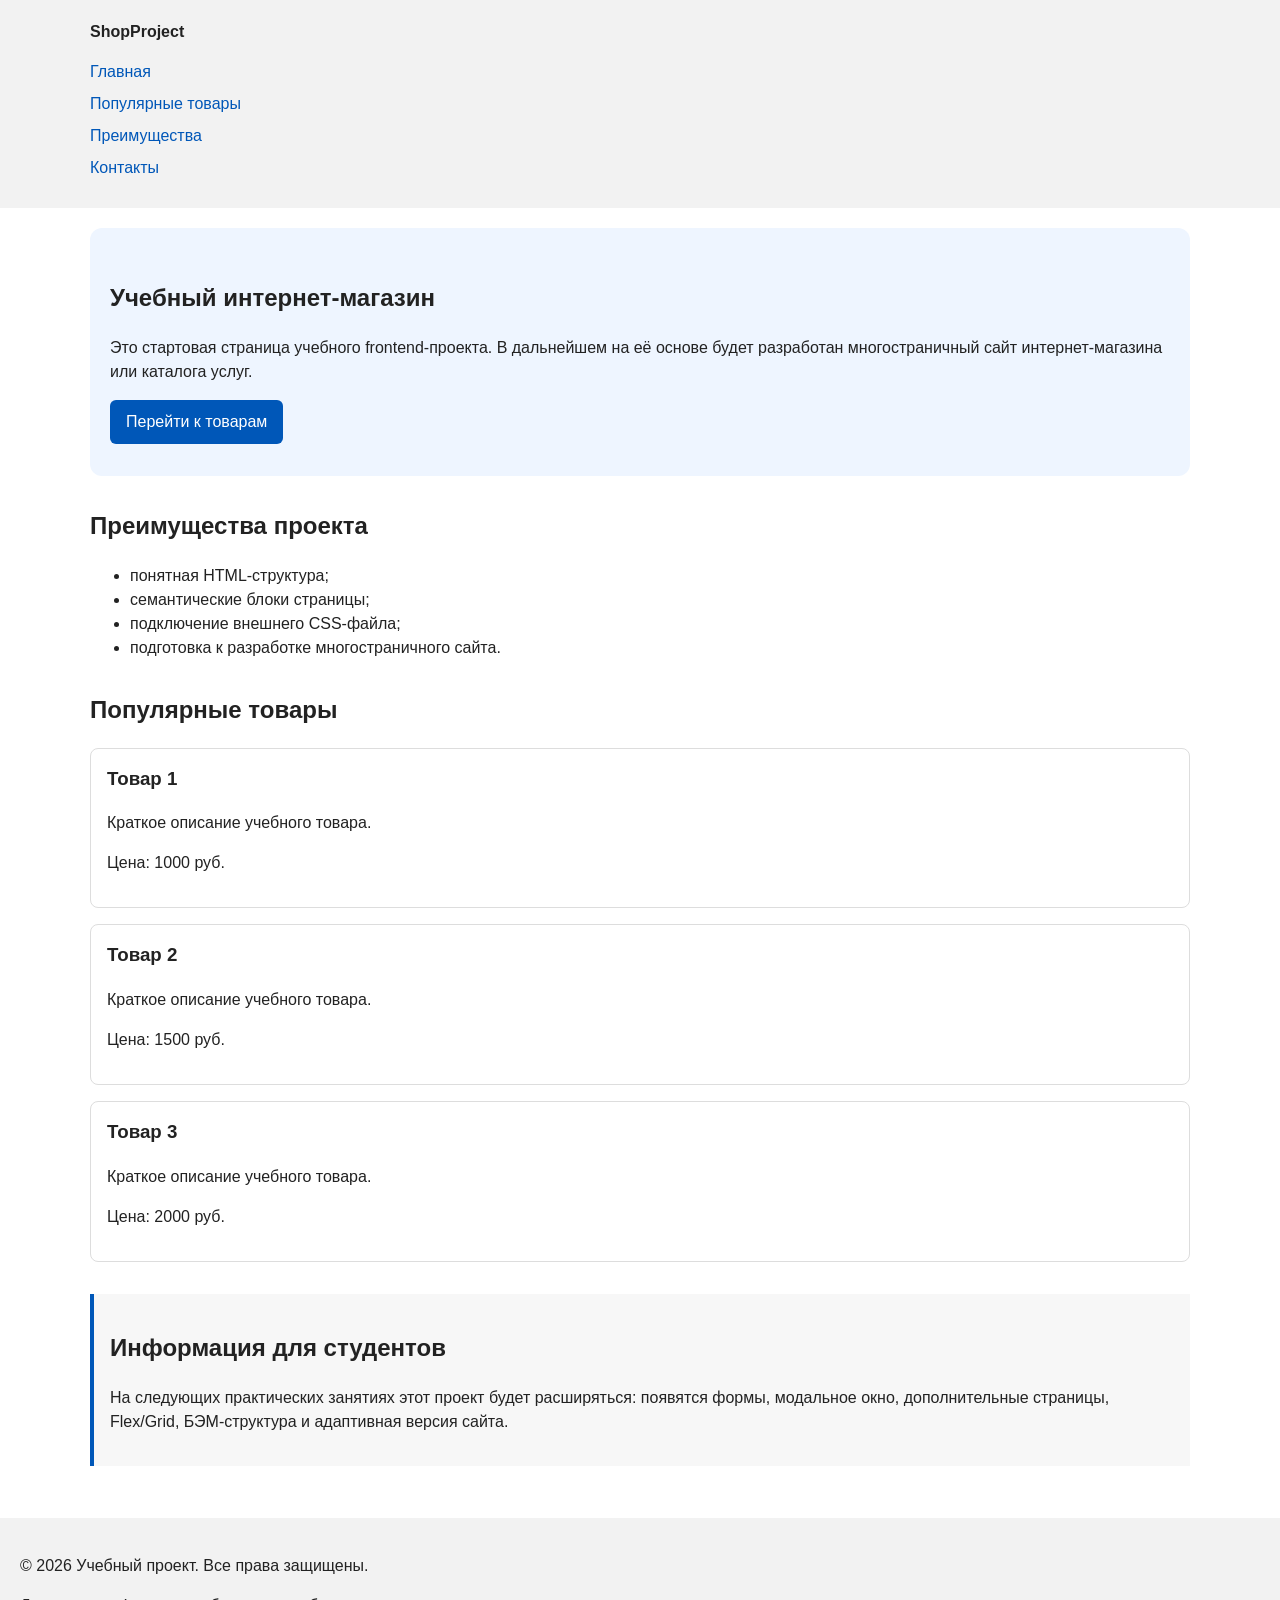
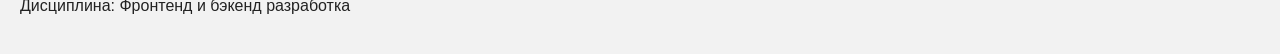
==== index.html @ 14209a9a "feat: add semantic HTML structure and base CSS styles" ====
<!DOCTYPE html>
<html lang="ru">
<head>
  <meta charset="UTF-8">
  <meta name="viewport" content="width=device-width, initial-scale=1.0">
  <title>Каталог товаров</title>
  <link rel="stylesheet" href="css/style.css">
</head>
<body>
  <header>
    <div class="site-header">
      <a class="site-logo" href="index.html">ShopProject</a>

      <nav class="site-nav" aria-label="Основная навигация">
        <ul class="site-nav__list">
          <li><a href="index.html">Главная</a></li>
          <li><a href="#popular">Популярные товары</a></li>
          <li><a href="#advantages">Преимущества</a></li>
          <li><a href="#contacts">Контакты</a></li>
        </ul>
      </nav>
    </div>
  </header>


  <main>
    <section class="hero">
      <h1>Учебный интернет-магазин</h1>
      <p>
        Это стартовая страница учебного frontend-проекта.
        В дальнейшем на её основе будет разработан многостраничный сайт
        интернет-магазина или каталога услуг.
      </p>
      <a class="button" href="#popular">Перейти к товарам</a>
    </section>

    <section class="section" id="advantages">
      <h2>Преимущества проекта</h2>

      <ul class="advantages-list">
        <li>понятная HTML-структура;</li>
        <li>семантические блоки страницы;</li>
        <li>подключение внешнего CSS-файла;</li>
        <li>подготовка к разработке многостраничного сайта.</li>
      </ul>
    </section>

    <section class="section" id="popular">
      <h2>Популярные товары</h2>

      <article class="product-card">
        <h3>Товар 1</h3>
        <p>Краткое описание учебного товара.</p>
        <p>Цена: 1000 руб.</p>
      </article>

      <article class="product-card">
        <h3>Товар 2</h3>
        <p>Краткое описание учебного товара.</p>
        <p>Цена: 1500 руб.</p>
      </article>

      <article class="product-card">
        <h3>Товар 3</h3>
        <p>Краткое описание учебного товара.</p>
        <p>Цена: 2000 руб.</p>
      </article>
    </section>

    <aside class="aside-info">
      <h2>Информация для студентов</h2>
      <p>
        На следующих практических занятиях этот проект будет расширяться:
        появятся формы, модальное окно, дополнительные страницы, Flex/Grid,
        БЭМ-структура и адаптивная версия сайта.
      </p>
    </aside>
  </main>

  <footer id="contacts">
    <p>&copy; 2026 Учебный проект. Все права защищены.</p>
    <p>Дисциплина: Фронтенд и бэкенд разработка</p>
  </footer>
</body>
</html>
---- css/style.css ----
* {
  box-sizing: border-box;
}

body {
  margin: 0;
  font-family: Arial, sans-serif;
  line-height: 1.5;
  color: #222222;
  background-color: #ffffff;
}

header,
main,
footer {
  padding: 20px;
}

header {
  background-color: #f2f2f2;
}

footer {
  background-color: #f2f2f2;
}


section {
  margin-bottom: 24px;
}

section h2 {
  margin-top: 0;
}

.site-header {
  max-width: 1100px;
  margin: 0 auto;
}

.site-logo {
  font-weight: bold;
  text-decoration: none;
  color: #222222;
}

.site-nav__list {
  padding: 0;
  margin: 16px 0 0;
  list-style: none;
}

.site-nav__list li {
  margin-bottom: 8px;
}

.site-nav__list a {
  color: #0057b8;
  text-decoration: none;
}

.site-nav__list a:hover {
  text-decoration: underline;
}

.hero {
  max-width: 1100px;
  margin: 0 auto 32px;
  padding: 32px 20px;
  background-color: #eef5ff;
  border-radius: 12px;
}

.section {
  max-width: 1100px;
  margin: 0 auto 32px;
}

.section h2 {
  margin-top: 0;
}

.product-card {
  margin-bottom: 16px;
  padding: 16px;
  border: 1px solid #dddddd;
  border-radius: 8px;
  background-color: #ffffff;
}

.product-card h3 {
  margin-top: 0;
}

.button {
  display: inline-block;
  padding: 10px 16px;
  color: #ffffff;
  background-color: #0057b8;
  text-decoration: none;
  border-radius: 6px;
}

.button:hover {
  background-color: #003f86;
}

.aside-info {
  max-width: 1100px;
  margin: 0 auto 32px;
  padding: 16px;
  border-left: 4px solid #0057b8;
  background-color: #f7f7f7;
}
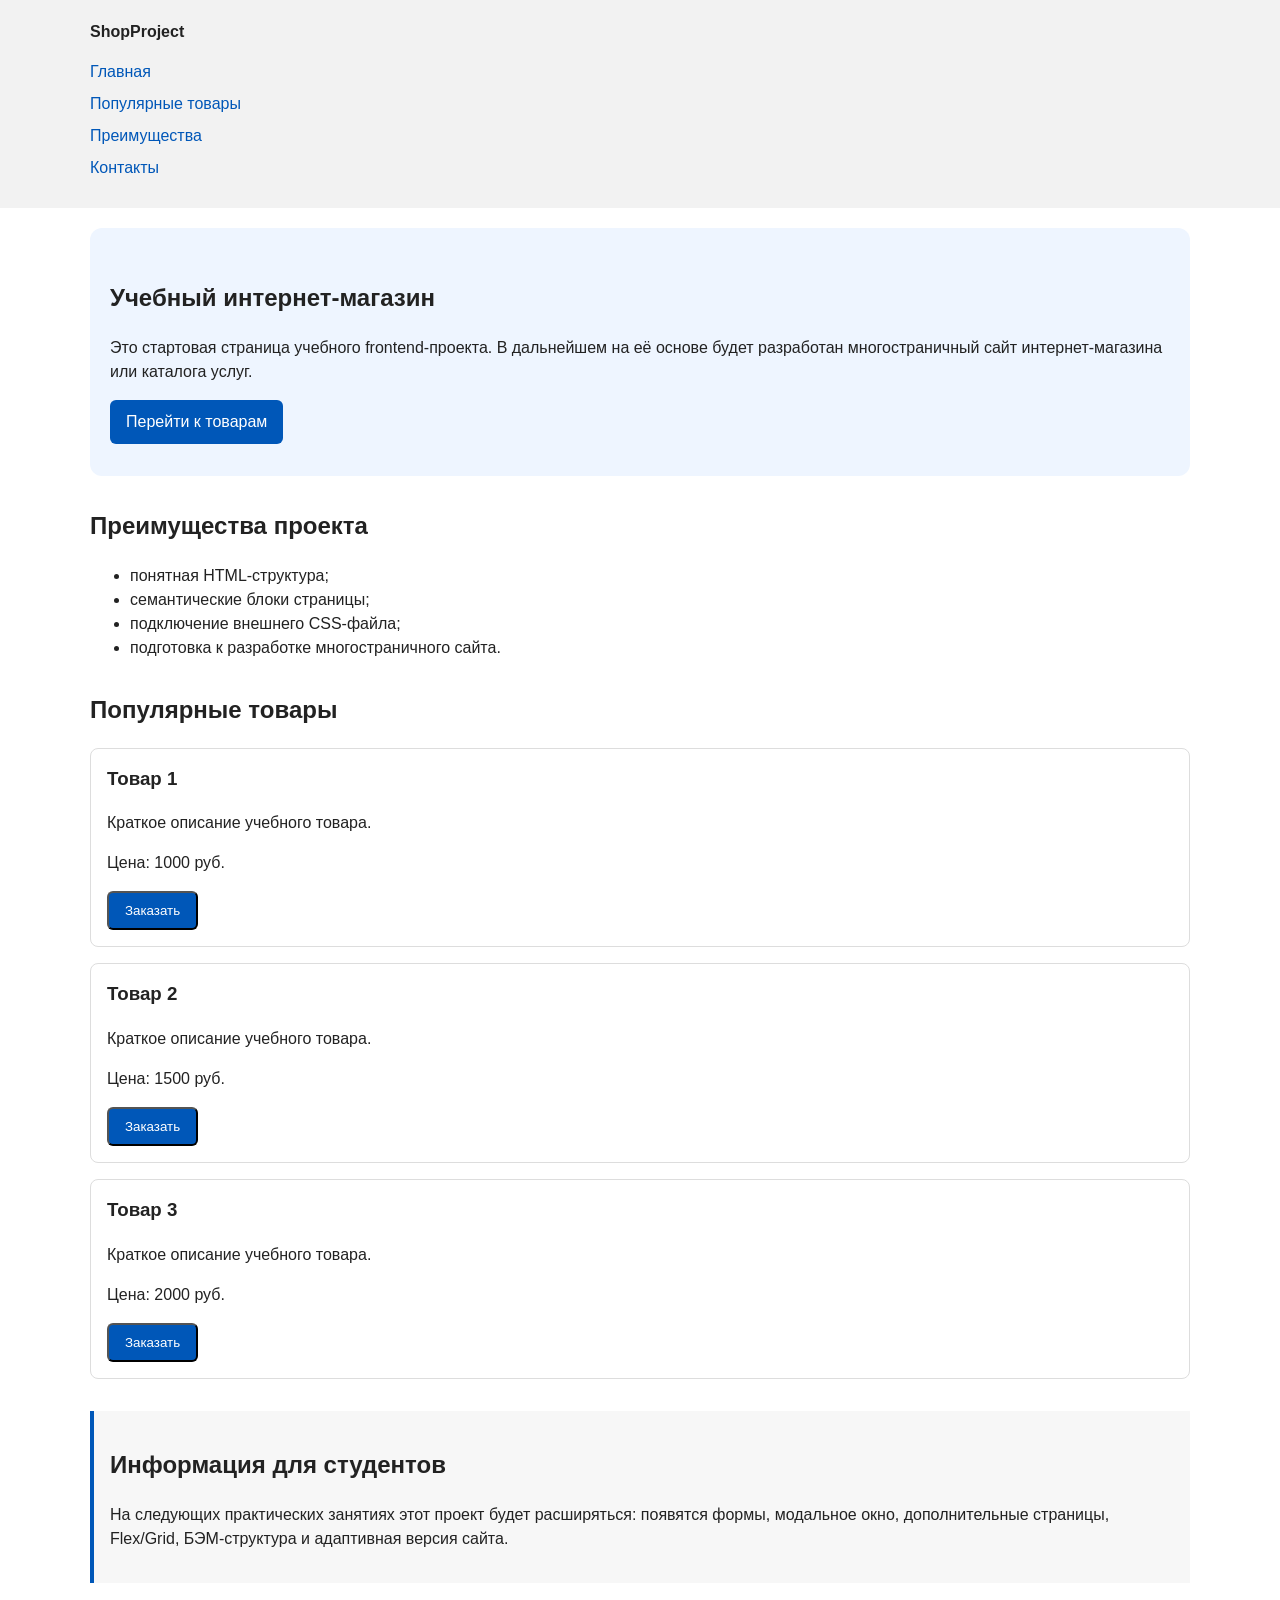
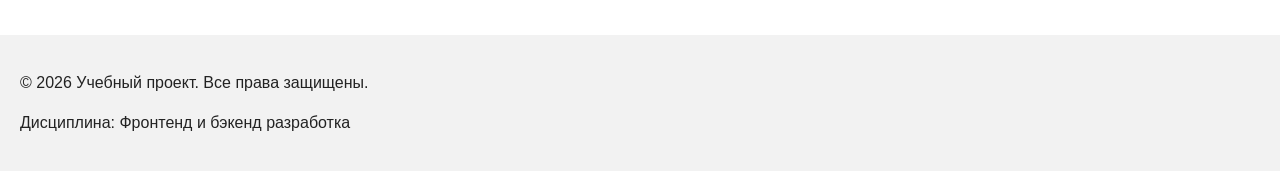
==== commit d6d57d97: "feat: add order form modal and validation" ====
--- a/index.html
+++ b/index.html
@@ -5,6 +5,7 @@
   <meta name="viewport" content="width=device-width, initial-scale=1.0">
   <title>Каталог товаров</title>
   <link rel="stylesheet" href="css/style.css">
+  <script src="js/main.js" defer></script>
 </head>
 <body>
   <header>
@@ -52,18 +53,27 @@
         <h3>Товар 1</h3>
         <p>Краткое описание учебного товара.</p>
         <p>Цена: 1000 руб.</p>
+        <button class="button product-card__button" type="button" data-product="Товар 1">
+  Заказать
+</button>
       </article>
 
       <article class="product-card">
         <h3>Товар 2</h3>
         <p>Краткое описание учебного товара.</p>
         <p>Цена: 1500 руб.</p>
+        <button class="button product-card__button" type="button" data-product="Товар 1">
+  Заказать
+</button>
       </article>
 
       <article class="product-card">
         <h3>Товар 3</h3>
         <p>Краткое описание учебного товара.</p>
         <p>Цена: 2000 руб.</p>
+        <button class="button product-card__button" type="button" data-product="Товар 1">
+  Заказать
+</button>
       </article>
     </section>
 
@@ -81,5 +91,104 @@
     <p>&copy; 2026 Учебный проект. Все права защищены.</p>
     <p>Дисциплина: Фронтенд и бэкенд разработка</p>
   </footer>
+
+  <dialog class="order-dialog" id="order-dialog" aria-labelledby="order-dialog-title">
+    <h2 id="order-dialog-title">Оформление заявки</h2>
+
+    <form class="order-form" id="order-form" action="#" method="post" novalidate>
+      <input id="selected-product" name="selected-product" type="hidden">
+
+      <div class="form-field">
+        <label for="order-name">Имя</label>
+        <input
+          id="order-name"
+          name="name"
+          type="text"
+          placeholder="Введите ваше имя"
+          minlength="2"
+          autocomplete="given-name"
+          required
+        >
+      </div>
+
+      <div class="form-field">
+        <label for="order-email">E-mail</label>
+        <input
+          id="order-email"
+          name="email"
+          type="email"
+          placeholder="example@mail.ru"
+          autocomplete="email"
+          required
+        >
+      </div>
+
+      <div class="form-field">
+        <label for="order-phone">Телефон</label>
+        <input
+          id="order-phone"
+          name="phone"
+          type="tel"
+          inputmode="tel"
+          placeholder="+7 (900) 000-00-00"
+          pattern="^\+7 \(\d{3}\) \d{3}-\d{2}-\d{2}$"
+          required
+        >
+        <small>Формат: +7 (900) 000-00-00</small>
+      </div>
+
+      <div class="form-field">
+        <label for="order-date">Дата связи</label>
+        <input
+          id="order-date"
+          name="date"
+          type="date"
+        >
+      </div>
+
+      <div class="form-field">
+        <label for="order-topic">Тема заявки</label>
+        <select id="order-topic" name="topic" required>
+          <option value="">Выберите тему</option>
+          <option value="product">Заказ товара</option>
+          <option value="consultation">Консультация</option>
+          <option value="delivery">Доставка</option>
+        </select>
+      </div>
+
+      <div class="form-field">
+        <label for="order-comment">Комментарий</label>
+        <textarea
+          id="order-comment"
+          name="comment"
+          rows="4"
+          placeholder="Укажите дополнительную информацию"
+        ></textarea>
+      </div>
+
+      <div class="form-field form-field--checkbox">
+        <label>
+          <input
+            id="order-agreement"
+            name="agreement"
+            type="checkbox"
+            required
+          >
+          Я согласен на обработку данных
+        </label>
+      </div>
+
+      <div class="form-actions">
+        <button type="button" id="close-order-dialog">Закрыть</button>
+        <button type="submit">Отправить заявку</button>
+      </div>
+    </form>
+  </dialog>
+
+  <p class="success-message" id="success-message" hidden>
+    Форма успешно отправлена!
+  </p>
+
+
 </body>
 </html>
--- a/css/style.css
+++ b/css/style.css
@@ -112,3 +112,70 @@
   border-left: 4px solid #0057b8;
   background-color: #f7f7f7;
 }
+
+.order-dialog {
+  width: min(100% - 32px, 560px);
+  padding: 24px;
+  border: none;
+  border-radius: 12px;
+}
+
+.order-dialog::backdrop {
+  background-color: rgba(0, 0, 0, 0.5);
+}
+
+.form-field {
+  margin-bottom: 16px;
+}
+
+.form-field label {
+  display: block;
+  margin-bottom: 6px;
+}
+
+.form-field input,
+.form-field select,
+.form-field textarea {
+  width: 100%;
+  padding: 10px 12px;
+  border: 1px solid #cccccc;
+  border-radius: 6px;
+  font: inherit;
+}
+
+.form-field input[type="checkbox"] {
+  width: auto;
+}
+
+.form-field small {
+  display: block;
+  margin-top: 4px;
+  color: #666666;
+}
+
+.form-field input:focus-visible,
+.form-field select:focus-visible,
+.form-field textarea:focus-visible,
+.form-actions button:focus-visible {
+  outline: 2px solid #0057b8;
+  outline-offset: 2px;
+}
+
+[aria-invalid="true"] {
+  border-color: #b00020;
+}
+
+.form-actions {
+  display: flex;
+  gap: 12px;
+  margin-top: 20px;
+}
+
+.success-message {
+  max-width: 1100px;
+  margin: 24px auto;
+  padding: 16px;
+  border-left: 4px solid #168a2f;
+  background-color: #eefaf0;
+}
+
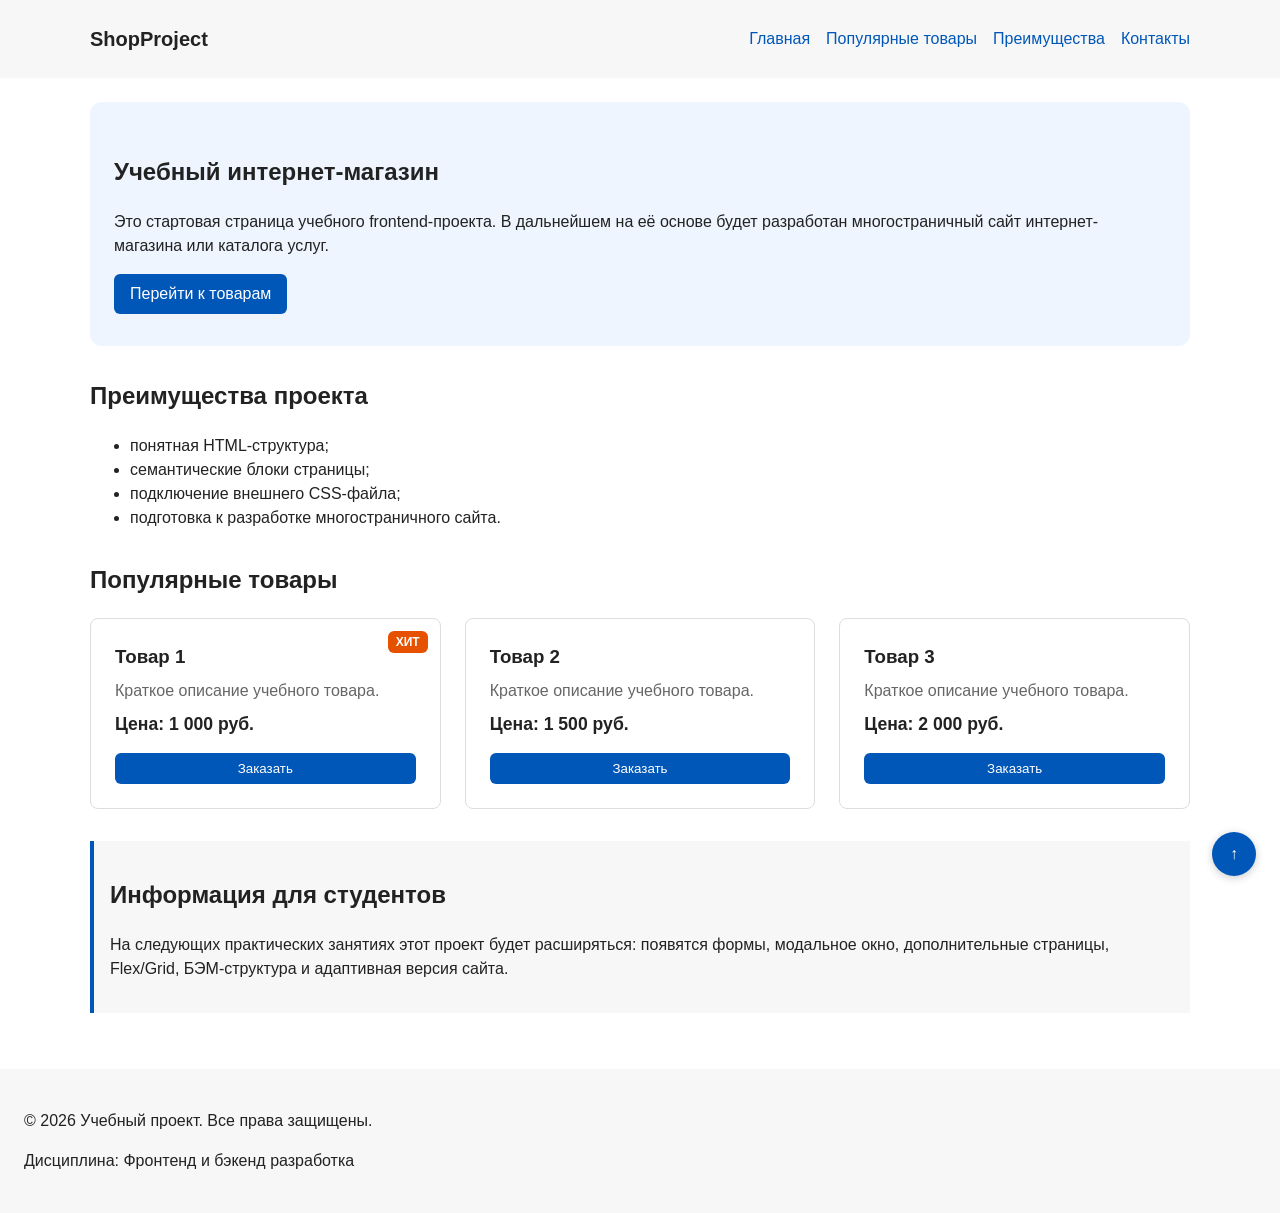
==== commit fab75af6: "Завершил контрольную работу 4" ====
--- a/index.html
+++ b/index.html
@@ -22,7 +22,6 @@
       </nav>
     </div>
   </header>
-
 
   <main>
     <section class="hero">
@@ -49,32 +48,35 @@
     <section class="section" id="popular">
       <h2>Популярные товары</h2>
 
-      <article class="product-card">
-        <h3>Товар 1</h3>
-        <p>Краткое описание учебного товара.</p>
-        <p>Цена: 1000 руб.</p>
-        <button class="button product-card__button" type="button" data-product="Товар 1">
-  Заказать
-</button>
-      </article>
+      <div class="products-grid">
+        <article class="product-card">
+          <span class="product-card__badge">Хит</span>
+          <h3 class="product-card__title">Товар 1</h3>
+          <p class="product-card__desc">Краткое описание учебного товара.</p>
+          <p class="product-card__price">Цена: 1 000 руб.</p>
+          <button class="button product-card__button" type="button" data-product="Товар 1">
+            Заказать
+          </button>
+        </article>
 
-      <article class="product-card">
-        <h3>Товар 2</h3>
-        <p>Краткое описание учебного товара.</p>
-        <p>Цена: 1500 руб.</p>
-        <button class="button product-card__button" type="button" data-product="Товар 1">
-  Заказать
-</button>
-      </article>
+        <article class="product-card">
+          <h3 class="product-card__title">Товар 2</h3>
+          <p class="product-card__desc">Краткое описание учебного товара.</p>
+          <p class="product-card__price">Цена: 1 500 руб.</p>
+          <button class="button product-card__button" type="button" data-product="Товар 2">
+            Заказать
+          </button>
+        </article>
 
-      <article class="product-card">
-        <h3>Товар 3</h3>
-        <p>Краткое описание учебного товара.</p>
-        <p>Цена: 2000 руб.</p>
-        <button class="button product-card__button" type="button" data-product="Товар 1">
-  Заказать
-</button>
-      </article>
+        <article class="product-card">
+          <h3 class="product-card__title">Товар 3</h3>
+          <p class="product-card__desc">Краткое описание учебного товара.</p>
+          <p class="product-card__price">Цена: 2 000 руб.</p>
+          <button class="button product-card__button" type="button" data-product="Товар 3">
+            Заказать
+          </button>
+        </article>
+      </div>
     </section>
 
     <aside class="aside-info">
@@ -91,6 +93,8 @@
     <p>&copy; 2026 Учебный проект. Все права защищены.</p>
     <p>Дисциплина: Фронтенд и бэкенд разработка</p>
   </footer>
+
+  <a href="#" class="to-top" aria-label="Наверх">↑</a>
 
   <dialog class="order-dialog" id="order-dialog" aria-labelledby="order-dialog-title">
     <h2 id="order-dialog-title">Оформление заявки</h2>
@@ -188,7 +192,5 @@
   <p class="success-message" id="success-message" hidden>
     Форма успешно отправлена!
   </p>
-
-
 </body>
-</html>
+</html>
--- a/css/style.css
+++ b/css/style.css
@@ -1,61 +1,118 @@
+/* ===============================
+   1. Переменные проекта
+   =============================== */
+
+:root {
+  /* Основные цвета проекта */
+  --color-bg: #ffffff;
+  --color-text: #222222;
+  --color-muted: #666666;
+  --color-primary: #0057b8;
+  --color-primary-dark: #003f86;
+  --color-border: #dddddd;
+  --color-surface: #f7f7f7;
+  --color-surface-accent: #eef5ff;
+  --color-danger: #b00020;
+  --color-success: #168a2f;
+  --color-success-bg: #eefaf0;
+  --color-white: #ffffff;
+  --color-badge: #e65100;
+
+  /* Отступы */
+  --space-xs: 4px;
+  --space-sm: 8px;
+  --space-md: 16px;
+  --space-lg: 24px;
+  --space-xl: 32px;
+
+  /* Скругления */
+  --radius-sm: 6px;
+  --radius-md: 8px;
+  --radius-lg: 12px;
+
+  /* Размеры */
+  --container-width: 1100px;
+}
+
+/* ===============================
+   2. Базовые стили
+   =============================== */
+
 * {
   box-sizing: border-box;
+}
+
+html {
+  scroll-behavior: smooth;
 }
 
 body {
   margin: 0;
   font-family: Arial, sans-serif;
   line-height: 1.5;
-  color: #222222;
-  background-color: #ffffff;
+  color: var(--color-text);
+  background-color: var(--color-bg);
 }
 
 header,
 main,
 footer {
-  padding: 20px;
+  padding: var(--space-lg);
 }
 
 header {
-  background-color: #f2f2f2;
+  background-color: var(--color-surface);
 }
 
 footer {
-  background-color: #f2f2f2;
-}
-
-
-section {
-  margin-bottom: 24px;
-}
-
-section h2 {
-  margin-top: 0;
+  background-color: var(--color-surface);
+}
+
+/* ===============================
+   3. Общие элементы интерфейса 
+   =============================== */
+
+a {
+  color: var(--color-primary);
+}
+
+a:hover {
+  color: var(--color-primary-dark);
+}
+
+a:focus-visible {
+  outline: 2px solid var(--color-primary);
+  outline-offset: 3px;
 }
 
 .site-header {
-  max-width: 1100px;
+  max-width: var(--container-width);
   margin: 0 auto;
+  display: flex;
+  justify-content: space-between;
+  align-items: center;
+  flex-wrap: wrap;
+  gap: var(--space-md);
 }
 
 .site-logo {
   font-weight: bold;
   text-decoration: none;
-  color: #222222;
+  font-size: 1.25rem;
+  color: var(--color-text);
 }
 
 .site-nav__list {
   padding: 0;
-  margin: 16px 0 0;
+  margin: 0;
   list-style: none;
-}
-
-.site-nav__list li {
-  margin-bottom: 8px;
+  display: flex;
+  flex-wrap: wrap;
+  gap: var(--space-md);
 }
 
 .site-nav__list a {
-  color: #0057b8;
+  color: var(--color-primary);
   text-decoration: none;
 }
 
@@ -63,61 +120,158 @@
   text-decoration: underline;
 }
 
+/* ===============================
+   4. Сетка и карточки
+   =============================== */
+
+section {
+  margin-bottom: var(--space-lg);
+}
+
+section h2 {
+  margin-top: 0;
+}
+
 .hero {
-  max-width: 1100px;
-  margin: 0 auto 32px;
-  padding: 32px 20px;
-  background-color: #eef5ff;
-  border-radius: 12px;
+  max-width: var(--container-width);
+  margin: 0 auto var(--space-xl);
+  padding: var(--space-xl) var(--space-lg);
+  background-color: var(--color-surface-accent);
+  border-radius: var(--radius-lg);
 }
 
 .section {
-  max-width: 1100px;
-  margin: 0 auto 32px;
-}
-
-.section h2 {
-  margin-top: 0;
+  max-width: var(--container-width);
+  margin: 0 auto var(--space-xl);
+}
+
+.products-grid {
+  display: grid;
+  grid-template-columns: repeat(auto-fit, minmax(260px, 1fr));
+  gap: var(--space-lg);
 }
 
 .product-card {
-  margin-bottom: 16px;
-  padding: 16px;
-  border: 1px solid #dddddd;
-  border-radius: 8px;
-  background-color: #ffffff;
-}
-
-.product-card h3 {
-  margin-top: 0;
+  position: relative;
+  display: flex;
+  flex-direction: column;
+  padding: var(--space-lg);
+  border: 1px solid var(--color-border);
+  border-radius: var(--radius-md);
+  background-color: var(--color-bg);
+  transition: transform 0.2s ease, border-color 0.2s ease;
+}
+
+.product-card:hover {
+  border-color: var(--color-primary);
+  transform: translateY(-2px);
+}
+
+.product-card__badge {
+  position: absolute;
+  top: 12px;
+  right: 12px;
+  background-color: var(--color-badge);
+  color: var(--color-white);
+  font-size: 0.75rem;
+  font-weight: bold;
+  padding: 2px 8px;
+  border-radius: var(--radius-sm);
+  text-transform: uppercase;
+}
+
+.product-card__title {
+  margin: 0 0 var(--space-sm);
+}
+
+.product-card__desc {
+  margin: 0 0 var(--space-sm);
+  color: var(--color-muted);
+}
+
+.product-card__price {
+  font-weight: bold;
+  margin: 0 0 var(--space-md);
+  font-size: 1.1rem;
+}
+
+.product-card__button {
+  margin-top: auto;
 }
 
 .button {
   display: inline-block;
-  padding: 10px 16px;
-  color: #ffffff;
-  background-color: #0057b8;
+  padding: var(--space-sm) var(--space-md);
+  color: var(--color-white);
+  background-color: var(--color-primary);
   text-decoration: none;
-  border-radius: 6px;
+  border: none;
+  border-radius: var(--radius-sm);
+  cursor: pointer;
+  text-align: center;
 }
 
 .button:hover {
-  background-color: #003f86;
+  background-color: var(--color-primary-dark);
+}
+
+.button:focus-visible {
+  outline: 2px solid var(--color-primary);
+  outline-offset: 3px;
+}
+
+.button:disabled {
+  opacity: 0.6;
+  cursor: not-allowed;
+}
+
+.to-top {
+  position: fixed;
+  bottom: 24px;
+  right: 24px;
+  width: 44px;
+  height: 44px;
+  display: flex;
+  align-items: center;
+  justify-content: center;
+  background-color: var(--color-primary);
+  color: var(--color-white);
+  text-decoration: none;
+  border-radius: 50%;
+  font-weight: bold;
+  box-shadow: 0 2px 8px rgba(0, 0, 0, 0.2);
+  z-index: 100;
+}
+
+.to-top:hover {
+  background-color: var(--color-primary-dark);
 }
 
 .aside-info {
-  max-width: 1100px;
-  margin: 0 auto 32px;
-  padding: 16px;
-  border-left: 4px solid #0057b8;
-  background-color: #f7f7f7;
-}
+  max-width: var(--container-width);
+  margin: 0 auto var(--space-xl);
+  padding: var(--space-md);
+  border-left: 4px solid var(--color-primary);
+  background-color: var(--color-surface);
+}
+
+.success-message {
+  max-width: var(--container-width);
+  margin: var(--space-lg) auto;
+  padding: var(--space-md);
+  border-left: 4px solid var(--color-success);
+  background-color: var(--color-success-bg);
+}
+
+/* ===============================
+   5. Форма и модальное окно
+   =============================== */
 
 .order-dialog {
   width: min(100% - 32px, 560px);
-  padding: 24px;
+  padding: var(--space-lg);
   border: none;
-  border-radius: 12px;
+  border-radius: var(--radius-lg);
 }
 
 .order-dialog::backdrop {
@@ -125,12 +279,12 @@
 }
 
 .form-field {
-  margin-bottom: 16px;
+  margin-bottom: var(--space-md);
 }
 
 .form-field label {
   display: block;
-  margin-bottom: 6px;
+  margin-bottom: var(--space-xs);
 }
 
 .form-field input,
@@ -138,8 +292,8 @@
 .form-field textarea {
   width: 100%;
   padding: 10px 12px;
-  border: 1px solid #cccccc;
-  border-radius: 6px;
+  border: 1px solid var(--color-border);
+  border-radius: var(--radius-sm);
   font: inherit;
 }
 
@@ -149,33 +303,30 @@
 
 .form-field small {
   display: block;
-  margin-top: 4px;
-  color: #666666;
+  margin-top: var(--space-xs);
+  color: var(--color-muted);
+}
+
+.form-field input:hover,
+.form-field select:hover,
+.form-field textarea:hover {
+  border-color: var(--color-primary);
 }
 
 .form-field input:focus-visible,
 .form-field select:focus-visible,
 .form-field textarea:focus-visible,
 .form-actions button:focus-visible {
-  outline: 2px solid #0057b8;
-  outline-offset: 2px;
+  outline: 2px solid var(--color-primary);
+  outline-offset: 3px;
 }
 
 [aria-invalid="true"] {
-  border-color: #b00020;
+  border-color: var(--color-danger);
 }
 
 .form-actions {
   display: flex;
-  gap: 12px;
-  margin-top: 20px;
-}
-
-.success-message {
-  max-width: 1100px;
-  margin: 24px auto;
-  padding: 16px;
-  border-left: 4px solid #168a2f;
-  background-color: #eefaf0;
-}
-
+  gap: var(--space-md);
+  margin-top: var(--space-lg);
+}
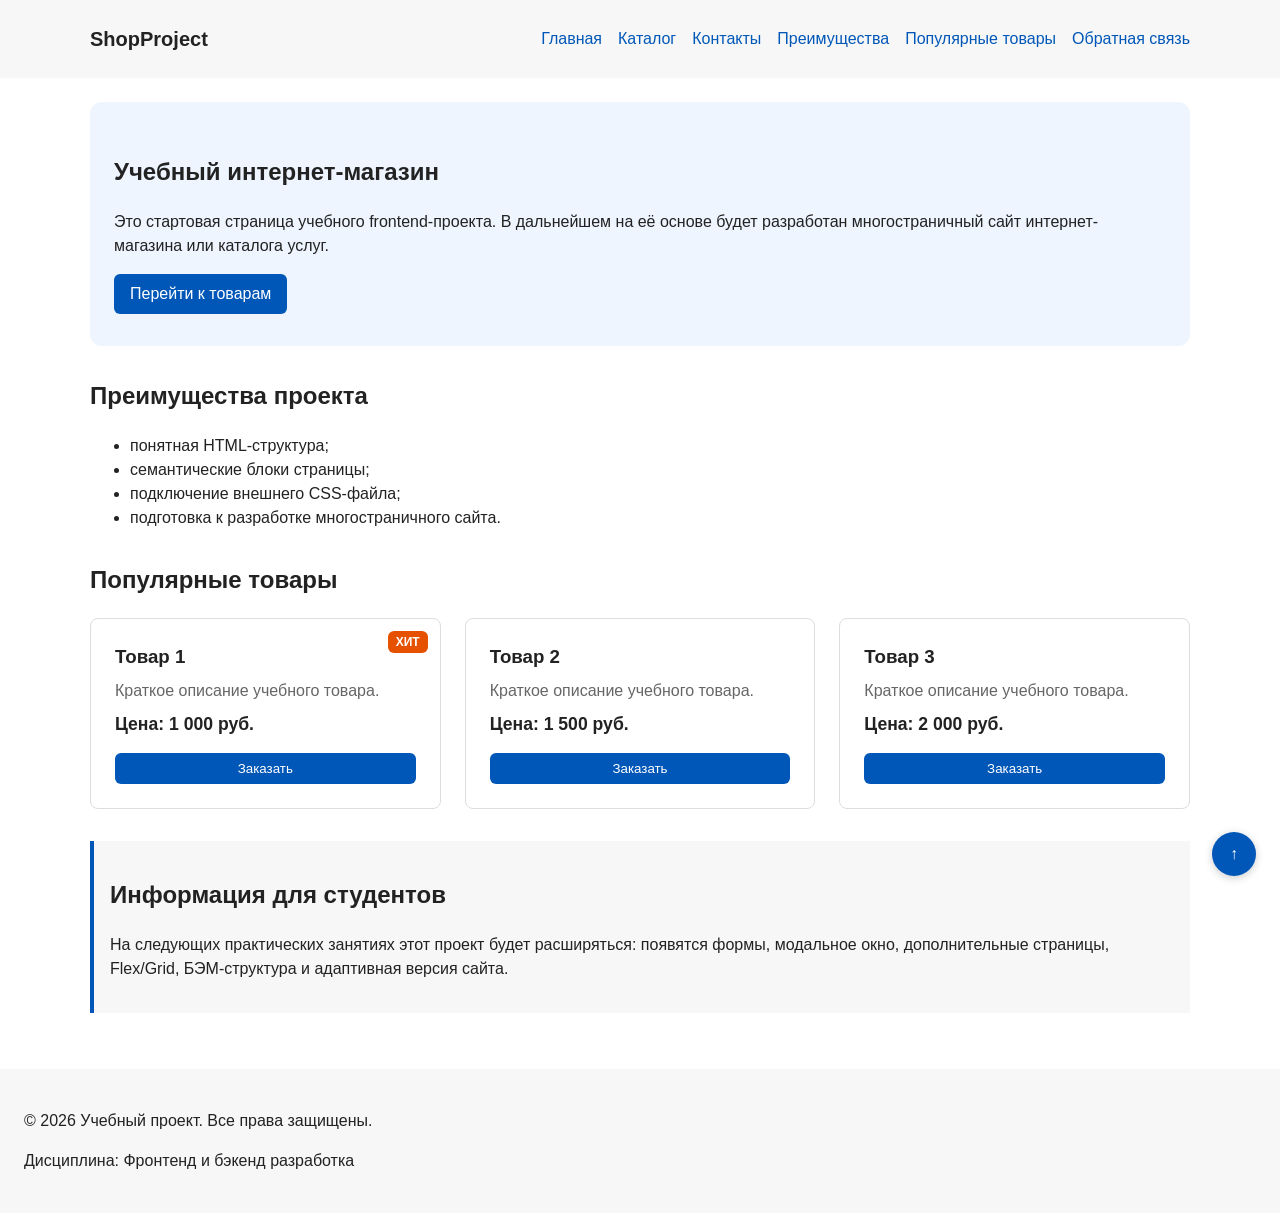
==== commit b4f9ef1c: "feat: add multi-page structure navigation and anchors" ====
--- a/index.html
+++ b/index.html
@@ -15,11 +15,14 @@
       <nav class="site-nav" aria-label="Основная навигация">
         <ul class="site-nav__list">
           <li><a href="index.html">Главная</a></li>
-          <li><a href="#popular">Популярные товары</a></li>
-          <li><a href="#advantages">Преимущества</a></li>
-          <li><a href="#contacts">Контакты</a></li>
+          <li><a href="catalog.html">Каталог</a></li>
+          <li><a href="contacts.html">Контакты</a></li>
+          <li><a href="index.html#advantages">Преимущества</a></li>
+          <li><a href="index.html#popular">Популярные товары</a></li>
+          <li><a href="index.html#contacts">Обратная связь</a></li>
         </ul>
       </nav>
+
     </div>
   </header>
 
--- a/css/style.css
+++ b/css/style.css
@@ -329,4 +329,26 @@
   display: flex;
   gap: var(--space-md);
   margin-top: var(--space-lg);
-}+}
+
+.breadcrumbs {
+  max-width: var(--container-width);
+  margin: 0 auto var(--space-md);
+  font-size: 14px;
+  color: var(--color-muted);
+}
+
+.breadcrumbs a {
+  color: var(--color-primary);
+}
+
+.breadcrumbs span::before {
+  content: " / ";
+  color: var(--color-muted);
+}
+
+:target {
+  outline: 2px dashed var(--color-primary);
+  outline-offset: 4px;
+}
+
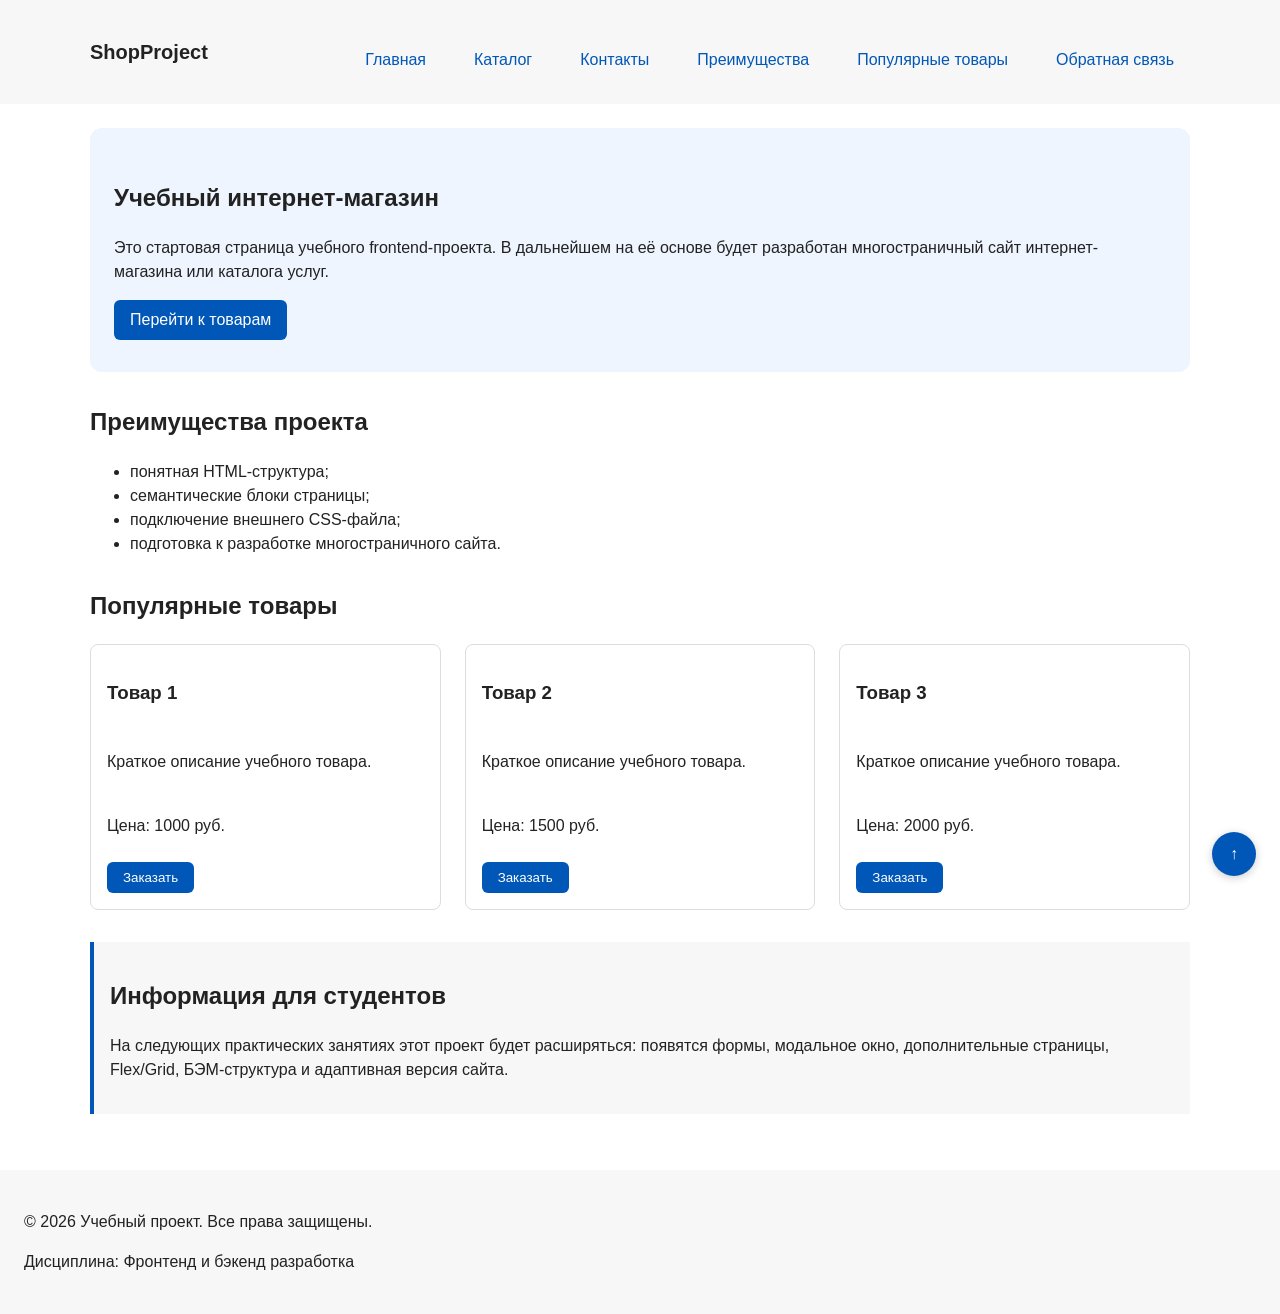
==== commit d490a1f3: "feat: add flex navigation and grid catalog layout" ====
--- a/index.html
+++ b/index.html
@@ -53,34 +53,34 @@
 
       <div class="products-grid">
         <article class="product-card">
-          <span class="product-card__badge">Хит</span>
-          <h3 class="product-card__title">Товар 1</h3>
-          <p class="product-card__desc">Краткое описание учебного товара.</p>
-          <p class="product-card__price">Цена: 1 000 руб.</p>
+          <h3>Товар 1</h3>
+          <p>Краткое описание учебного товара.</p>
+          <p>Цена: 1000 руб.</p>
           <button class="button product-card__button" type="button" data-product="Товар 1">
             Заказать
           </button>
         </article>
 
         <article class="product-card">
-          <h3 class="product-card__title">Товар 2</h3>
-          <p class="product-card__desc">Краткое описание учебного товара.</p>
-          <p class="product-card__price">Цена: 1 500 руб.</p>
+          <h3>Товар 2</h3>
+          <p>Краткое описание учебного товара.</p>
+          <p>Цена: 1500 руб.</p>
           <button class="button product-card__button" type="button" data-product="Товар 2">
             Заказать
           </button>
         </article>
 
         <article class="product-card">
-          <h3 class="product-card__title">Товар 3</h3>
-          <p class="product-card__desc">Краткое описание учебного товара.</p>
-          <p class="product-card__price">Цена: 2 000 руб.</p>
+          <h3>Товар 3</h3>
+          <p>Краткое описание учебного товара.</p>
+          <p>Цена: 2000 руб.</p>
           <button class="button product-card__button" type="button" data-product="Товар 3">
             Заказать
           </button>
         </article>
       </div>
     </section>
+
 
     <aside class="aside-info">
       <h2>Информация для студентов</h2>
--- a/css/style.css
+++ b/css/style.css
@@ -103,22 +103,30 @@
 }
 
 .site-nav__list {
-  padding: 0;
-  margin: 0;
-  list-style: none;
   display: flex;
   flex-wrap: wrap;
+  justify-content: center;
+  align-items: center;
   gap: var(--space-md);
-}
+  padding: 0;
+  margin: var(--space-md) 0 0;
+  list-style: none;
+}
+
 
 .site-nav__list a {
+  display: inline-block;
+  padding: var(--space-sm) var(--space-md);
   color: var(--color-primary);
   text-decoration: none;
+  border-radius: var(--radius-sm);
 }
 
 .site-nav__list a:hover {
-  text-decoration: underline;
-}
+  color: var(--color-white);
+  background-color: var(--color-primary);
+}
+
 
 /* ===============================
    4. Сетка и карточки
@@ -147,20 +155,29 @@
 
 .products-grid {
   display: grid;
-  grid-template-columns: repeat(auto-fit, minmax(260px, 1fr));
+  grid-template-columns: repeat(3, 1fr);
   gap: var(--space-lg);
 }
 
+
 .product-card {
-  position: relative;
   display: flex;
   flex-direction: column;
-  padding: var(--space-lg);
+  gap: var(--space-sm);
+  margin-bottom: 0;
+  padding: var(--space-md);
   border: 1px solid var(--color-border);
   border-radius: var(--radius-md);
   background-color: var(--color-bg);
-  transition: transform 0.2s ease, border-color 0.2s ease;
-}
+}
+
+
+.product-card .button {
+  margin-top: auto;
+  align-self: flex-start;
+}
+
+
 
 .product-card:hover {
   border-color: var(--color-primary);
@@ -352,3 +369,52 @@
   outline-offset: 4px;
 }
 
+.catalog-layout {
+  max-width: var(--container-width);
+  margin: 0 auto var(--space-xl);
+  display: grid;
+  grid-template-columns: 260px 1fr;
+  grid-template-areas: "filters products";
+  gap: var(--space-lg);
+}
+
+.catalog-filters {
+  grid-area: filters;
+  padding: var(--space-md);
+  border: 1px solid var(--color-border);
+  border-radius: var(--radius-md);
+  background-color: var(--color-surface);
+}
+
+.catalog-products {
+  grid-area: products;
+}
+
+.filters-form {
+  display: grid;
+  gap: var(--space-md);
+}
+
+.filters-form fieldset {
+  margin: 0;
+  padding: var(--space-md);
+  border: 1px solid var(--color-border);
+  border-radius: var(--radius-sm);
+}
+
+.filters-form legend {
+  font-weight: 700;
+}
+
+.filters-form label {
+  display: block;
+  margin-bottom: var(--space-sm);
+}
+
+.filters-form input[type="number"] {
+  width: 100%;
+  padding: 8px 10px;
+  border: 1px solid var(--color-border);
+  border-radius: var(--radius-sm);
+  font: inherit;
+}
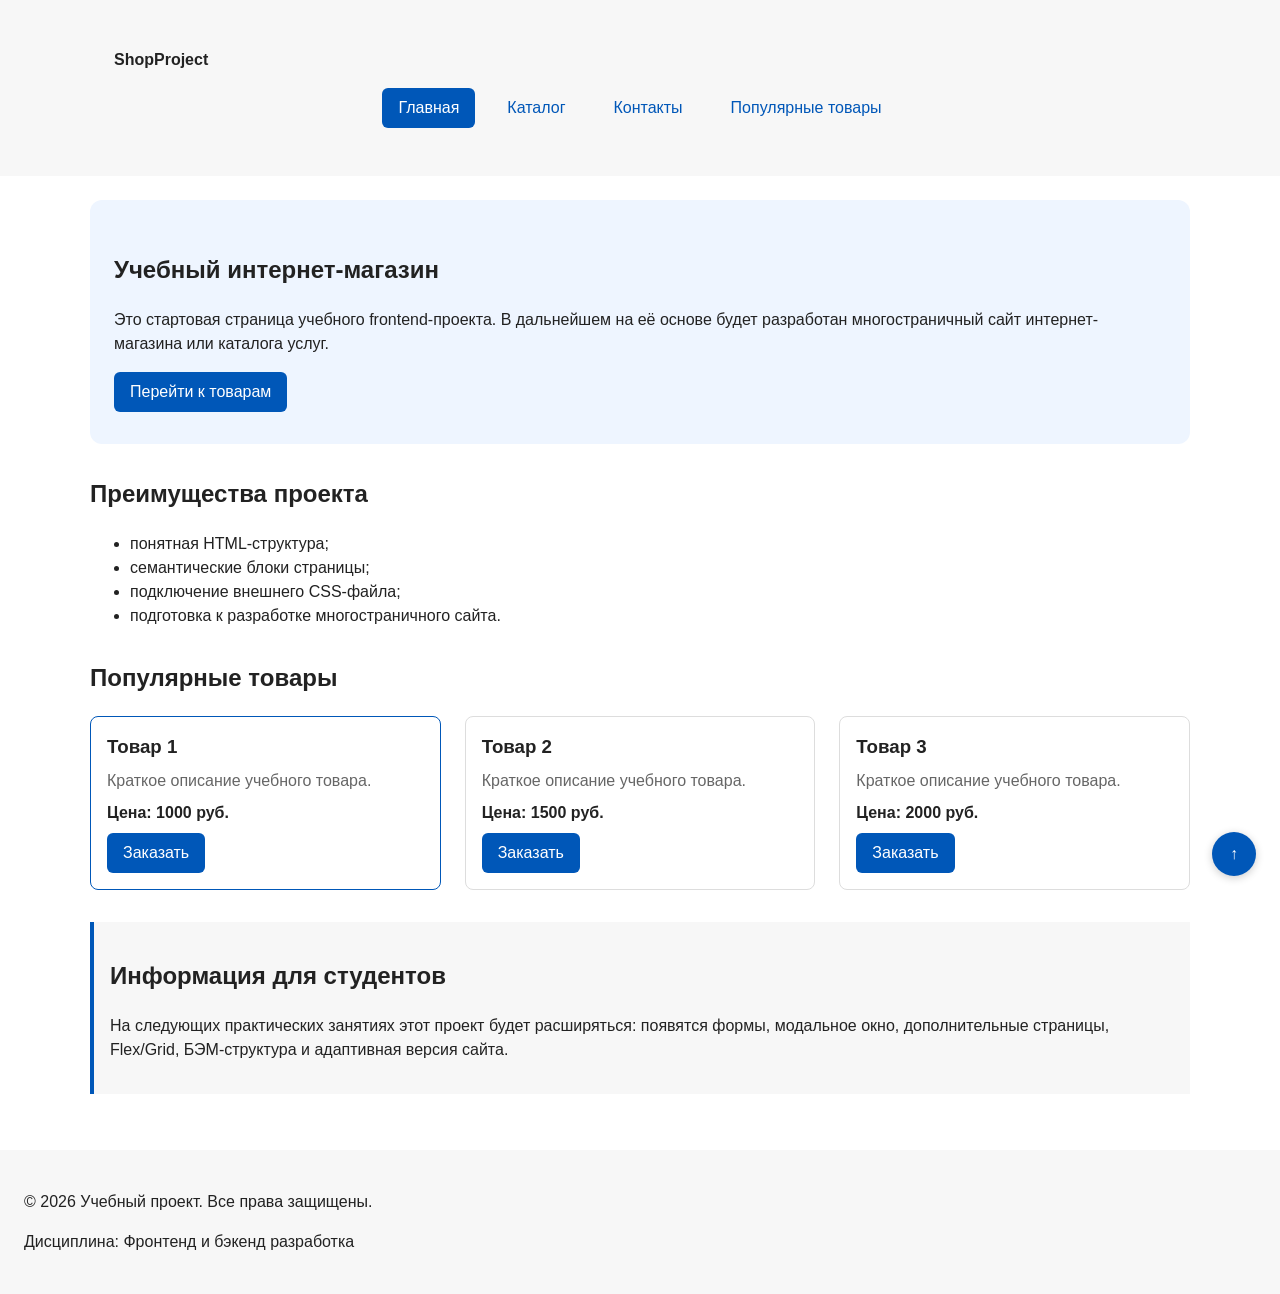
==== commit d157ab78: "refactor: apply BEM naming to CSS classes" ====
--- a/index.html
+++ b/index.html
@@ -8,23 +8,33 @@
   <script src="js/main.js" defer></script>
 </head>
 <body>
-  <header>
-    <div class="site-header">
-      <a class="site-logo" href="index.html">ShopProject</a>
+  <header class="site-header">
+    <div class="site-header__inner">
+      <a class="site-header__logo" href="index.html">ShopProject</a>
 
       <nav class="site-nav" aria-label="Основная навигация">
         <ul class="site-nav__list">
-          <li><a href="index.html">Главная</a></li>
-          <li><a href="catalog.html">Каталог</a></li>
-          <li><a href="contacts.html">Контакты</a></li>
-          <li><a href="index.html#advantages">Преимущества</a></li>
-          <li><a href="index.html#popular">Популярные товары</a></li>
-          <li><a href="index.html#contacts">Обратная связь</a></li>
+          <li class="site-nav__item">
+            <a class="site-nav__link site-nav__link--active" href="index.html">
+              Главная
+            </a>
+          </li>
+          <li class="site-nav__item">
+            <a class="site-nav__link" href="catalog.html">Каталог</a>
+          </li>
+          <li class="site-nav__item">
+            <a class="site-nav__link" href="contacts.html">Контакты</a>
+          </li>
+          <li class="site-nav__item">
+            <a class="site-nav__link" href="index.html#popular">
+              Популярные товары
+            </a>
+          </li>
         </ul>
       </nav>
-
     </div>
   </header>
+
 
   <main>
     <section class="hero">
@@ -34,7 +44,7 @@
         В дальнейшем на её основе будет разработан многостраничный сайт
         интернет-магазина или каталога услуг.
       </p>
-      <a class="button" href="#popular">Перейти к товарам</a>
+      <a class="button button--primary" href="#popular">Перейти к товарам</a>
     </section>
 
     <section class="section" id="advantages">
@@ -52,29 +62,29 @@
       <h2>Популярные товары</h2>
 
       <div class="products-grid">
-        <article class="product-card">
-          <h3>Товар 1</h3>
-          <p>Краткое описание учебного товара.</p>
-          <p>Цена: 1000 руб.</p>
-          <button class="button product-card__button" type="button" data-product="Товар 1">
+        <article class="product-card product-card--featured">
+          <h3 class="product-card__title">Товар 1</h3>
+          <p class="product-card__description">Краткое описание учебного товара.</p>
+          <p class="product-card__price">Цена: 1000 руб.</p>
+          <button class="button button--primary product-card__button" type="button" data-product="Товар 1">
             Заказать
           </button>
         </article>
 
         <article class="product-card">
-          <h3>Товар 2</h3>
-          <p>Краткое описание учебного товара.</p>
-          <p>Цена: 1500 руб.</p>
-          <button class="button product-card__button" type="button" data-product="Товар 2">
+          <h3 class="product-card__title">Товар 2</h3>
+          <p class="product-card__description">Краткое описание учебного товара.</p>
+          <p class="product-card__price">Цена: 1500 руб.</p>
+          <button class="button button--primary product-card__button" type="button" data-product="Товар 2">
             Заказать
           </button>
         </article>
 
         <article class="product-card">
-          <h3>Товар 3</h3>
-          <p>Краткое описание учебного товара.</p>
-          <p>Цена: 2000 руб.</p>
-          <button class="button product-card__button" type="button" data-product="Товар 3">
+          <h3 class="product-card__title">Товар 3</h3>
+          <p class="product-card__description">Краткое описание учебного товара.</p>
+          <p class="product-card__price">Цена: 2000 руб.</p>
+          <button class="button button--primary product-card__button" type="button" data-product="Товар 3">
             Заказать
           </button>
         </article>
@@ -92,7 +102,7 @@
     </aside>
   </main>
 
-  <footer id="contacts">
+  <footer class="site-footer" id="contacts">
     <p>&copy; 2026 Учебный проект. Все права защищены.</p>
     <p>Дисциплина: Фронтенд и бэкенд разработка</p>
   </footer>
@@ -100,14 +110,15 @@
   <a href="#" class="to-top" aria-label="Наверх">↑</a>
 
   <dialog class="order-dialog" id="order-dialog" aria-labelledby="order-dialog-title">
-    <h2 id="order-dialog-title">Оформление заявки</h2>
+    <h2 class="order-dialog__title" id="order-dialog-title">Оформление заявки</h2>
 
     <form class="order-form" id="order-form" action="#" method="post" novalidate>
       <input id="selected-product" name="selected-product" type="hidden">
 
-      <div class="form-field">
-        <label for="order-name">Имя</label>
-        <input
+      <div class="order-form__field">
+        <label class="order-form__label" for="order-name">Имя</label>
+        <input
+          class="order-form__input"
           id="order-name"
           name="name"
           type="text"
@@ -118,9 +129,10 @@
         >
       </div>
 
-      <div class="form-field">
-        <label for="order-email">E-mail</label>
-        <input
+      <div class="order-form__field">
+        <label class="order-form__label" for="order-email">E-mail</label>
+        <input
+          class="order-form__input"
           id="order-email"
           name="email"
           type="email"
@@ -130,9 +142,10 @@
         >
       </div>
 
-      <div class="form-field">
-        <label for="order-phone">Телефон</label>
-        <input
+      <div class="order-form__field">
+        <label class="order-form__label" for="order-phone">Телефон</label>
+        <input
+          class="order-form__input"
           id="order-phone"
           name="phone"
           type="tel"
@@ -141,21 +154,22 @@
           pattern="^\+7 \(\d{3}\) \d{3}-\d{2}-\d{2}$"
           required
         >
-        <small>Формат: +7 (900) 000-00-00</small>
-      </div>
-
-      <div class="form-field">
-        <label for="order-date">Дата связи</label>
-        <input
+        <small class="order-form__hint">Формат: +7 (900) 000-00-00</small>
+      </div>
+
+      <div class="order-form__field">
+        <label class="order-form__label" for="order-date">Дата связи</label>
+        <input
+          class="order-form__input"
           id="order-date"
           name="date"
           type="date"
         >
       </div>
 
-      <div class="form-field">
-        <label for="order-topic">Тема заявки</label>
-        <select id="order-topic" name="topic" required>
+      <div class="order-form__field">
+        <label class="order-form__label" for="order-topic">Тема заявки</label>
+        <select class="order-form__select" id="order-topic" name="topic" required>
           <option value="">Выберите тему</option>
           <option value="product">Заказ товара</option>
           <option value="consultation">Консультация</option>
@@ -163,9 +177,10 @@
         </select>
       </div>
 
-      <div class="form-field">
-        <label for="order-comment">Комментарий</label>
+      <div class="order-form__field">
+        <label class="order-form__label" for="order-comment">Комментарий</label>
         <textarea
+          class="order-form__textarea"
           id="order-comment"
           name="comment"
           rows="4"
@@ -173,9 +188,10 @@
         ></textarea>
       </div>
 
-      <div class="form-field form-field--checkbox">
-        <label>
+      <div class="order-form__field order-form__field--checkbox">
+        <label class="order-form__label">
           <input
+            class="order-form__checkbox"
             id="order-agreement"
             name="agreement"
             type="checkbox"
@@ -185,9 +201,9 @@
         </label>
       </div>
 
-      <div class="form-actions">
-        <button type="button" id="close-order-dialog">Закрыть</button>
-        <button type="submit">Отправить заявку</button>
+      <div class="order-form__actions">
+        <button class="button button--secondary" type="button" id="close-order-dialog">Закрыть</button>
+        <button class="button button--primary" type="submit">Отправить заявку</button>
       </div>
     </form>
   </dialog>
--- a/css/style.css
+++ b/css/style.css
@@ -64,7 +64,7 @@
   background-color: var(--color-surface);
 }
 
-footer {
+.site-footer {
   background-color: var(--color-surface);
 }
 
@@ -86,20 +86,19 @@
 }
 
 .site-header {
+  background-color: var(--color-surface);
+}
+
+.site-header__inner {
   max-width: var(--container-width);
   margin: 0 auto;
-  display: flex;
-  justify-content: space-between;
-  align-items: center;
-  flex-wrap: wrap;
-  gap: var(--space-md);
-}
-
-.site-logo {
-  font-weight: bold;
+  padding: var(--space-lg);
+}
+
+.site-header__logo {
+  font-weight: 700;
+  color: var(--color-text);
   text-decoration: none;
-  font-size: 1.25rem;
-  color: var(--color-text);
 }
 
 .site-nav__list {
@@ -113,8 +112,7 @@
   list-style: none;
 }
 
-
-.site-nav__list a {
+.site-nav__link {
   display: inline-block;
   padding: var(--space-sm) var(--space-md);
   color: var(--color-primary);
@@ -122,10 +120,21 @@
   border-radius: var(--radius-sm);
 }
 
-.site-nav__list a:hover {
+.site-nav__link:hover {
   color: var(--color-white);
   background-color: var(--color-primary);
 }
+
+.site-nav__link:focus-visible {
+  outline: 2px solid var(--color-primary);
+  outline-offset: 3px;
+}
+
+.site-nav__link--active {
+  color: var(--color-white);
+  background-color: var(--color-primary);
+}
+
 
 
 /* ===============================
@@ -164,72 +173,78 @@
   display: flex;
   flex-direction: column;
   gap: var(--space-sm);
-  margin-bottom: 0;
   padding: var(--space-md);
   border: 1px solid var(--color-border);
   border-radius: var(--radius-md);
   background-color: var(--color-bg);
 }
 
-
-.product-card .button {
+.product-card:hover {
+  border-color: var(--color-primary);
+}
+
+.product-card--featured {
+  border-color: var(--color-primary);
+}
+
+.product-card--discount {
+  border-color: var(--color-danger);
+}
+
+.product-card__title {
+  margin: 0;
+  color: var(--color-text);
+}
+
+.product-card__description {
+  margin: 0;
+  color: var(--color-muted);
+}
+
+.product-card__price {
+  margin: 0;
+  font-weight: 700;
+}
+
+.product-card--discount .product-card__price {
+  color: var(--color-danger);
+}
+
+.product-card__button {
   margin-top: auto;
   align-self: flex-start;
 }
 
-
-
-.product-card:hover {
-  border-color: var(--color-primary);
-  transform: translateY(-2px);
-}
-
-.product-card__badge {
-  position: absolute;
-  top: 12px;
-  right: 12px;
-  background-color: var(--color-badge);
-  color: var(--color-white);
-  font-size: 0.75rem;
-  font-weight: bold;
-  padding: 2px 8px;
-  border-radius: var(--radius-sm);
-  text-transform: uppercase;
-}
-
-.product-card__title {
-  margin: 0 0 var(--space-sm);
-}
-
-.product-card__desc {
-  margin: 0 0 var(--space-sm);
-  color: var(--color-muted);
-}
-
-.product-card__price {
-  font-weight: bold;
-  margin: 0 0 var(--space-md);
-  font-size: 1.1rem;
-}
-
-.product-card__button {
-  margin-top: auto;
-}
 
 .button {
   display: inline-block;
   padding: var(--space-sm) var(--space-md);
+  border: none;
+  border-radius: var(--radius-sm);
+  font: inherit;
+  text-decoration: none;
+  cursor: pointer;
+  text-align: center;
+}
+
+.button--primary {
   color: var(--color-white);
   background-color: var(--color-primary);
-  text-decoration: none;
-  border: none;
-  border-radius: var(--radius-sm);
-  cursor: pointer;
-  text-align: center;
-}
-
-.button:hover {
+}
+
+.button--primary:hover {
   background-color: var(--color-primary-dark);
+}
+
+.button--secondary {
+  color: var(--color-primary);
+  background-color: transparent;
+  border: 1px solid var(--color-primary);
+}
+
+.button--secondary:hover {
+  color: var(--color-white);
+  background-color: var(--color-primary);
 }
 
 .button:focus-visible {
@@ -237,7 +252,8 @@
   outline-offset: 3px;
 }
 
-.button:disabled {
+.button:disabled,
+.button--disabled {
   opacity: 0.6;
   cursor: not-allowed;
 }
@@ -295,18 +311,22 @@
   background-color: rgba(0, 0, 0, 0.5);
 }
 
-.form-field {
+.order-dialog__title {
+  margin-top: 0;
+}
+
+.order-form__field {
   margin-bottom: var(--space-md);
 }
 
-.form-field label {
+.order-form__label {
   display: block;
   margin-bottom: var(--space-xs);
 }
 
-.form-field input,
-.form-field select,
-.form-field textarea {
+.order-form__input,
+.order-form__select,
+.order-form__textarea {
   width: 100%;
   padding: 10px 12px;
   border: 1px solid var(--color-border);
@@ -314,26 +334,26 @@
   font: inherit;
 }
 
-.form-field input[type="checkbox"] {
+.order-form__checkbox {
   width: auto;
 }
 
-.form-field small {
+.order-form__hint {
   display: block;
   margin-top: var(--space-xs);
   color: var(--color-muted);
 }
 
-.form-field input:hover,
-.form-field select:hover,
-.form-field textarea:hover {
+.order-form__input:hover,
+.order-form__select:hover,
+.order-form__textarea:hover {
   border-color: var(--color-primary);
 }
 
-.form-field input:focus-visible,
-.form-field select:focus-visible,
-.form-field textarea:focus-visible,
-.form-actions button:focus-visible {
+.order-form__input:focus-visible,
+.order-form__select:focus-visible,
+.order-form__textarea:focus-visible,
+.order-form__checkbox:focus-visible {
   outline: 2px solid var(--color-primary);
   outline-offset: 3px;
 }
@@ -342,7 +362,7 @@
   border-color: var(--color-danger);
 }
 
-.form-actions {
+.order-form__actions {
   display: flex;
   gap: var(--space-md);
   margin-top: var(--space-lg);
@@ -355,11 +375,11 @@
   color: var(--color-muted);
 }
 
-.breadcrumbs a {
+.breadcrumbs__link {
   color: var(--color-primary);
 }
 
-.breadcrumbs span::before {
+.breadcrumbs__current::before {
   content: " / ";
   color: var(--color-muted);
 }
@@ -395,26 +415,26 @@
   gap: var(--space-md);
 }
 
-.filters-form fieldset {
+.filters-form__group {
   margin: 0;
   padding: var(--space-md);
   border: 1px solid var(--color-border);
   border-radius: var(--radius-sm);
 }
 
-.filters-form legend {
+.filters-form__legend {
   font-weight: 700;
 }
 
-.filters-form label {
+.filters-form__label {
   display: block;
   margin-bottom: var(--space-sm);
 }
 
-.filters-form input[type="number"] {
+.filters-form__input {
   width: 100%;
   padding: 8px 10px;
   border: 1px solid var(--color-border);
   border-radius: var(--radius-sm);
   font: inherit;
-}
+}
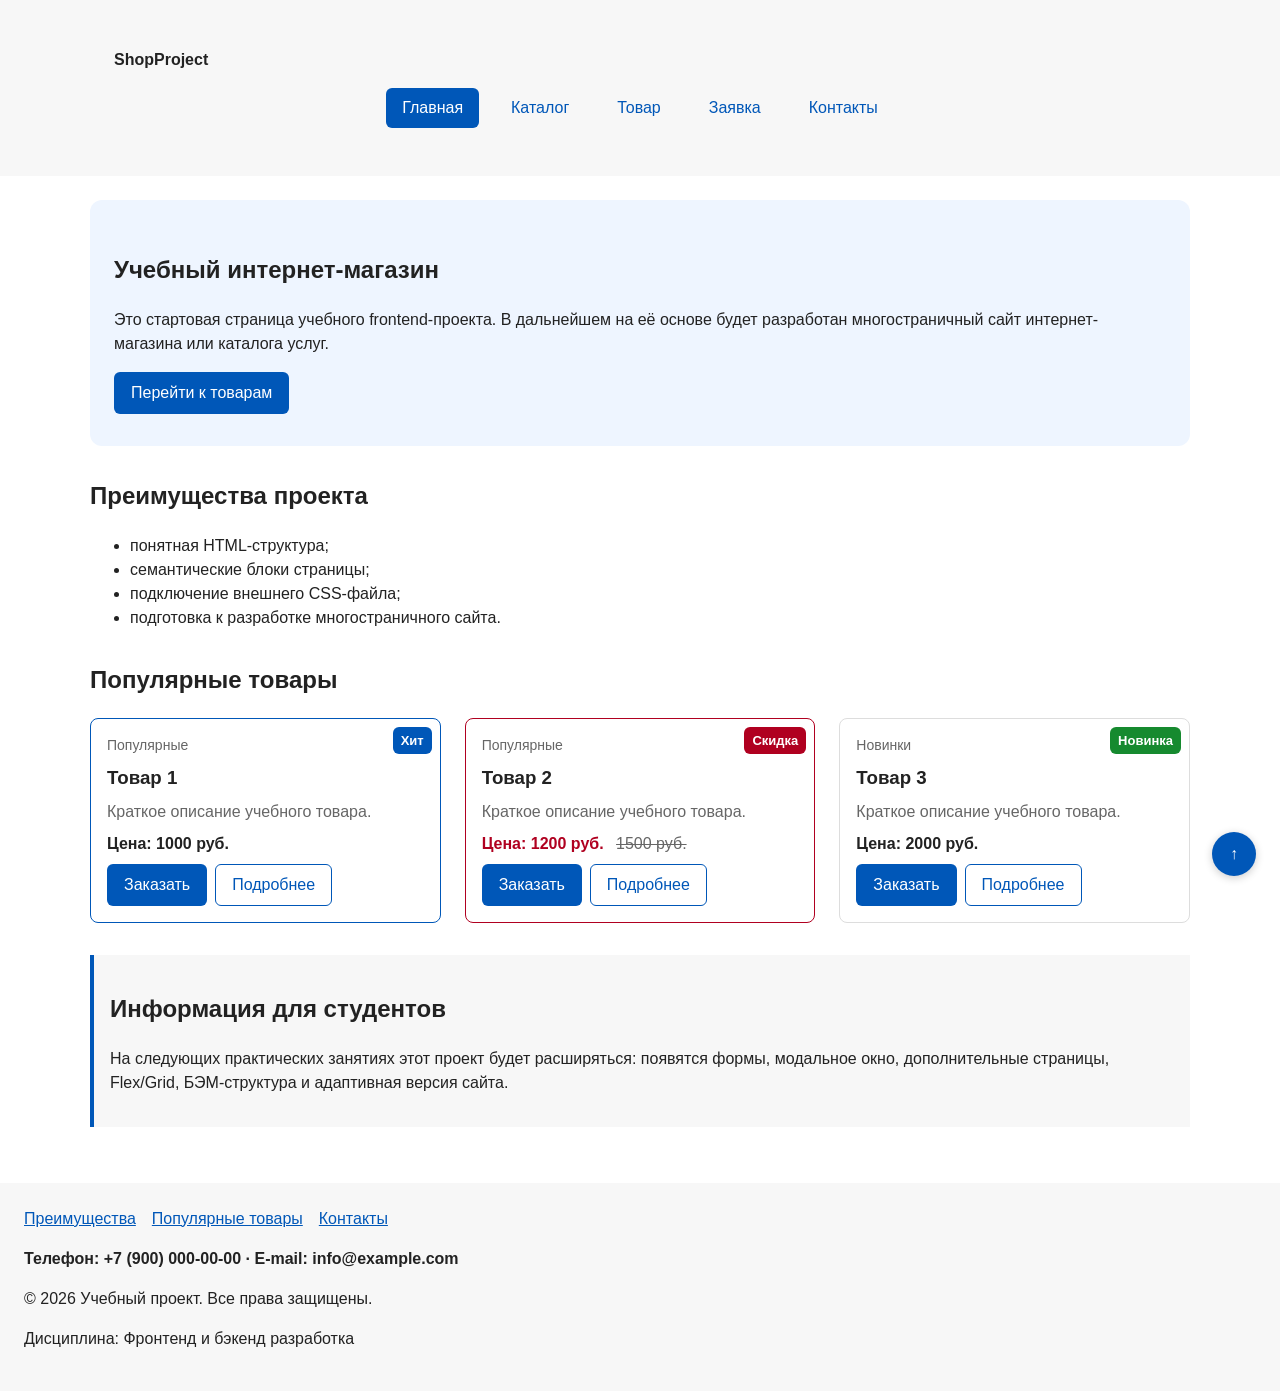
==== commit ead9d43f: "fix: prepare HTML CSS project for submission" ====
--- a/index.html
+++ b/index.html
@@ -3,7 +3,8 @@
 <head>
   <meta charset="UTF-8">
   <meta name="viewport" content="width=device-width, initial-scale=1.0">
-  <title>Каталог товаров</title>
+  <meta name="description" content="Главная страница учебного интернет-магазина ShopProject: преимущества и популярные товары.">
+  <title>Главная — Учебный интернет-магазин</title>
   <link rel="stylesheet" href="css/style.css">
   <script src="js/main.js" defer></script>
 </head>
@@ -15,20 +16,19 @@
       <nav class="site-nav" aria-label="Основная навигация">
         <ul class="site-nav__list">
           <li class="site-nav__item">
-            <a class="site-nav__link site-nav__link--active" href="index.html">
-              Главная
-            </a>
+            <a class="site-nav__link site-nav__link--active" href="index.html" aria-current="page">Главная</a>
           </li>
           <li class="site-nav__item">
             <a class="site-nav__link" href="catalog.html">Каталог</a>
           </li>
           <li class="site-nav__item">
+            <a class="site-nav__link" href="product.html">Товар</a>
+          </li>
+          <li class="site-nav__item">
+            <a class="site-nav__link" href="order.html">Заявка</a>
+          </li>
+          <li class="site-nav__item">
             <a class="site-nav__link" href="contacts.html">Контакты</a>
-          </li>
-          <li class="site-nav__item">
-            <a class="site-nav__link" href="index.html#popular">
-              Популярные товары
-            </a>
           </li>
         </ul>
       </nav>
@@ -63,30 +63,45 @@
 
       <div class="products-grid">
         <article class="product-card product-card--featured">
+          <span class="product-card__badge product-card__badge--hit">Хит</span>
+          <p class="product-card__category">Популярные</p>
           <h3 class="product-card__title">Товар 1</h3>
           <p class="product-card__description">Краткое описание учебного товара.</p>
           <p class="product-card__price">Цена: 1000 руб.</p>
-          <button class="button button--primary product-card__button" type="button" data-product="Товар 1">
-            Заказать
-          </button>
+          <div class="product-card__actions">
+            <button class="button button--primary product-card__button" type="button" data-product="Товар 1">
+              Заказать
+            </button>
+            <a class="button button--secondary" href="product.html">Подробнее</a>
+          </div>
         </article>
 
-        <article class="product-card">
+        <article class="product-card product-card--discount">
+          <span class="product-card__badge product-card__badge--sale">Скидка</span>
+          <p class="product-card__category">Популярные</p>
           <h3 class="product-card__title">Товар 2</h3>
           <p class="product-card__description">Краткое описание учебного товара.</p>
-          <p class="product-card__price">Цена: 1500 руб.</p>
-          <button class="button button--primary product-card__button" type="button" data-product="Товар 2">
-            Заказать
-          </button>
+          <p class="product-card__price">Цена: 1200 руб. <span class="product-card__old-price">1500 руб.</span></p>
+          <div class="product-card__actions">
+            <button class="button button--primary product-card__button" type="button" data-product="Товар 2">
+              Заказать
+            </button>
+            <a class="button button--secondary" href="product.html">Подробнее</a>
+          </div>
         </article>
 
         <article class="product-card">
+          <span class="product-card__badge product-card__badge--new">Новинка</span>
+          <p class="product-card__category">Новинки</p>
           <h3 class="product-card__title">Товар 3</h3>
           <p class="product-card__description">Краткое описание учебного товара.</p>
           <p class="product-card__price">Цена: 2000 руб.</p>
-          <button class="button button--primary product-card__button" type="button" data-product="Товар 3">
-            Заказать
-          </button>
+          <div class="product-card__actions">
+            <button class="button button--primary product-card__button" type="button" data-product="Товар 3">
+              Заказать
+            </button>
+            <a class="button button--secondary" href="product.html">Подробнее</a>
+          </div>
         </article>
       </div>
     </section>
@@ -103,6 +118,14 @@
   </main>
 
   <footer class="site-footer" id="contacts">
+    <nav class="site-footer__nav" aria-label="Разделы главной страницы">
+      <ul class="site-footer__list">
+        <li class="site-footer__item"><a class="site-footer__link" href="index.html#advantages">Преимущества</a></li>
+        <li class="site-footer__item"><a class="site-footer__link" href="index.html#popular">Популярные товары</a></li>
+        <li class="site-footer__item"><a class="site-footer__link" href="index.html#contacts">Контакты</a></li>
+      </ul>
+    </nav>
+    <p class="site-footer__contacts">Телефон: +7 (900) 000-00-00 · E-mail: info@example.com</p>
     <p>&copy; 2026 Учебный проект. Все права защищены.</p>
     <p>Дисциплина: Фронтенд и бэкенд разработка</p>
   </footer>
--- a/css/style.css
+++ b/css/style.css
@@ -170,6 +170,7 @@
 
 
 .product-card {
+  position: relative;
   display: flex;
   flex-direction: column;
   gap: var(--space-sm);
@@ -215,11 +216,54 @@
   align-self: flex-start;
 }
 
+.product-card__category {
+  margin: 0;
+  font-size: 14px;
+  color: var(--color-muted);
+}
+
+.product-card__old-price {
+  margin-left: var(--space-sm);
+  font-weight: 400;
+  color: var(--color-muted);
+  text-decoration: line-through;
+}
+
+.product-card__actions {
+  display: flex;
+  flex-wrap: wrap;
+  gap: var(--space-sm);
+  margin-top: auto;
+}
+
+.product-card__badge {
+  position: absolute;
+  top: var(--space-sm);
+  right: var(--space-sm);
+  padding: var(--space-xs) var(--space-sm);
+  font-size: 13px;
+  font-weight: 700;
+  color: var(--color-white);
+  border-radius: var(--radius-sm);
+}
+
+.product-card__badge--hit {
+  background-color: var(--color-primary);
+}
+
+.product-card__badge--sale {
+  background-color: var(--color-danger);
+}
+
+.product-card__badge--new {
+  background-color: var(--color-success);
+}
+
 
 .button {
   display: inline-block;
   padding: var(--space-sm) var(--space-md);
-  border: none;
+  border: 1px solid transparent;
   border-radius: var(--radius-sm);
   font: inherit;
   text-decoration: none;
@@ -399,6 +443,9 @@
 }
 
 .catalog-filters {
+  position: sticky;
+  top: var(--space-lg);
+  align-self: start;
   grid-area: filters;
   padding: var(--space-md);
   border: 1px solid var(--color-border);
@@ -437,4 +484,175 @@
   border: 1px solid var(--color-border);
   border-radius: var(--radius-sm);
   font: inherit;
-}+}
+
+/* ===============================
+   6. Подвал, товар, заявка и FAQ
+   =============================== */
+
+.site-footer__list {
+  display: flex;
+  flex-wrap: wrap;
+  gap: var(--space-md);
+  padding: 0;
+  margin: 0 0 var(--space-md);
+  list-style: none;
+}
+
+.site-footer__contacts {
+  font-weight: 700;
+}
+
+.breadcrumbs__link--inner::before {
+  content: "/";
+  display: inline-block;
+  padding: 0 0.3em;
+  color: var(--color-muted);
+}
+
+.product {
+  max-width: var(--container-width);
+  margin: 0 auto var(--space-xl);
+  display: grid;
+  grid-template-columns: 1fr 1fr;
+  gap: var(--space-xl);
+  align-items: start;
+}
+
+.product__media {
+  position: relative;
+}
+
+.product__image {
+  display: block;
+  width: 100%;
+  height: auto;
+  border: 1px solid var(--color-border);
+  border-radius: var(--radius-lg);
+}
+
+.product__badge {
+  position: absolute;
+  top: var(--space-md);
+  left: var(--space-md);
+  padding: var(--space-xs) var(--space-sm);
+  font-weight: 700;
+  color: var(--color-white);
+  background-color: var(--color-badge);
+  border-radius: var(--radius-sm);
+}
+
+.product__info {
+  display: flex;
+  flex-direction: column;
+  align-items: flex-start;
+  gap: var(--space-sm);
+}
+
+.product__category,
+.product__title,
+.product__description,
+.product__price,
+.product__stock {
+  margin: 0;
+}
+
+.product__category {
+  color: var(--color-muted);
+}
+
+.product__price {
+  font-size: 28px;
+  font-weight: 700;
+}
+
+.product__stock {
+  color: var(--color-success);
+}
+
+.product-table {
+  width: 100%;
+  border-collapse: collapse;
+}
+
+.product-table__caption {
+  margin-bottom: var(--space-sm);
+  font-weight: 700;
+  text-align: left;
+}
+
+.product-table__head,
+.product-table__cell {
+  padding: var(--space-sm) var(--space-md);
+  border: 1px solid var(--color-border);
+  text-align: left;
+}
+
+.product-table__head {
+  background-color: var(--color-surface-accent);
+}
+
+.product-table tbody tr:nth-child(even) {
+  background-color: var(--color-surface);
+}
+
+.reviews {
+  display: grid;
+  grid-template-columns: repeat(2, 1fr);
+  gap: var(--space-lg);
+}
+
+.review {
+  padding: var(--space-md);
+  border: 1px solid var(--color-border);
+  border-radius: var(--radius-md);
+}
+
+.review__author,
+.review__rating,
+.review__text {
+  margin: 0 0 var(--space-sm);
+}
+
+.review__rating {
+  color: var(--color-badge);
+  font-weight: 700;
+}
+
+.order-form--page {
+  max-width: 640px;
+  padding: var(--space-lg);
+  border: 1px solid var(--color-border);
+  border-radius: var(--radius-lg);
+  background-color: var(--color-surface);
+}
+
+.faq__item {
+  margin-bottom: var(--space-sm);
+  border: 1px solid var(--color-border);
+  border-radius: var(--radius-md);
+}
+
+.faq__item[open] {
+  border-color: var(--color-primary);
+}
+
+.faq__question {
+  padding: var(--space-md);
+  font-weight: 700;
+  cursor: pointer;
+}
+
+.faq__question:hover {
+  color: var(--color-primary);
+}
+
+.faq__question:focus-visible {
+  outline: 2px solid var(--color-primary);
+  outline-offset: 3px;
+}
+
+.faq__answer {
+  margin: 0;
+  padding: 0 var(--space-md) var(--space-md);
+}
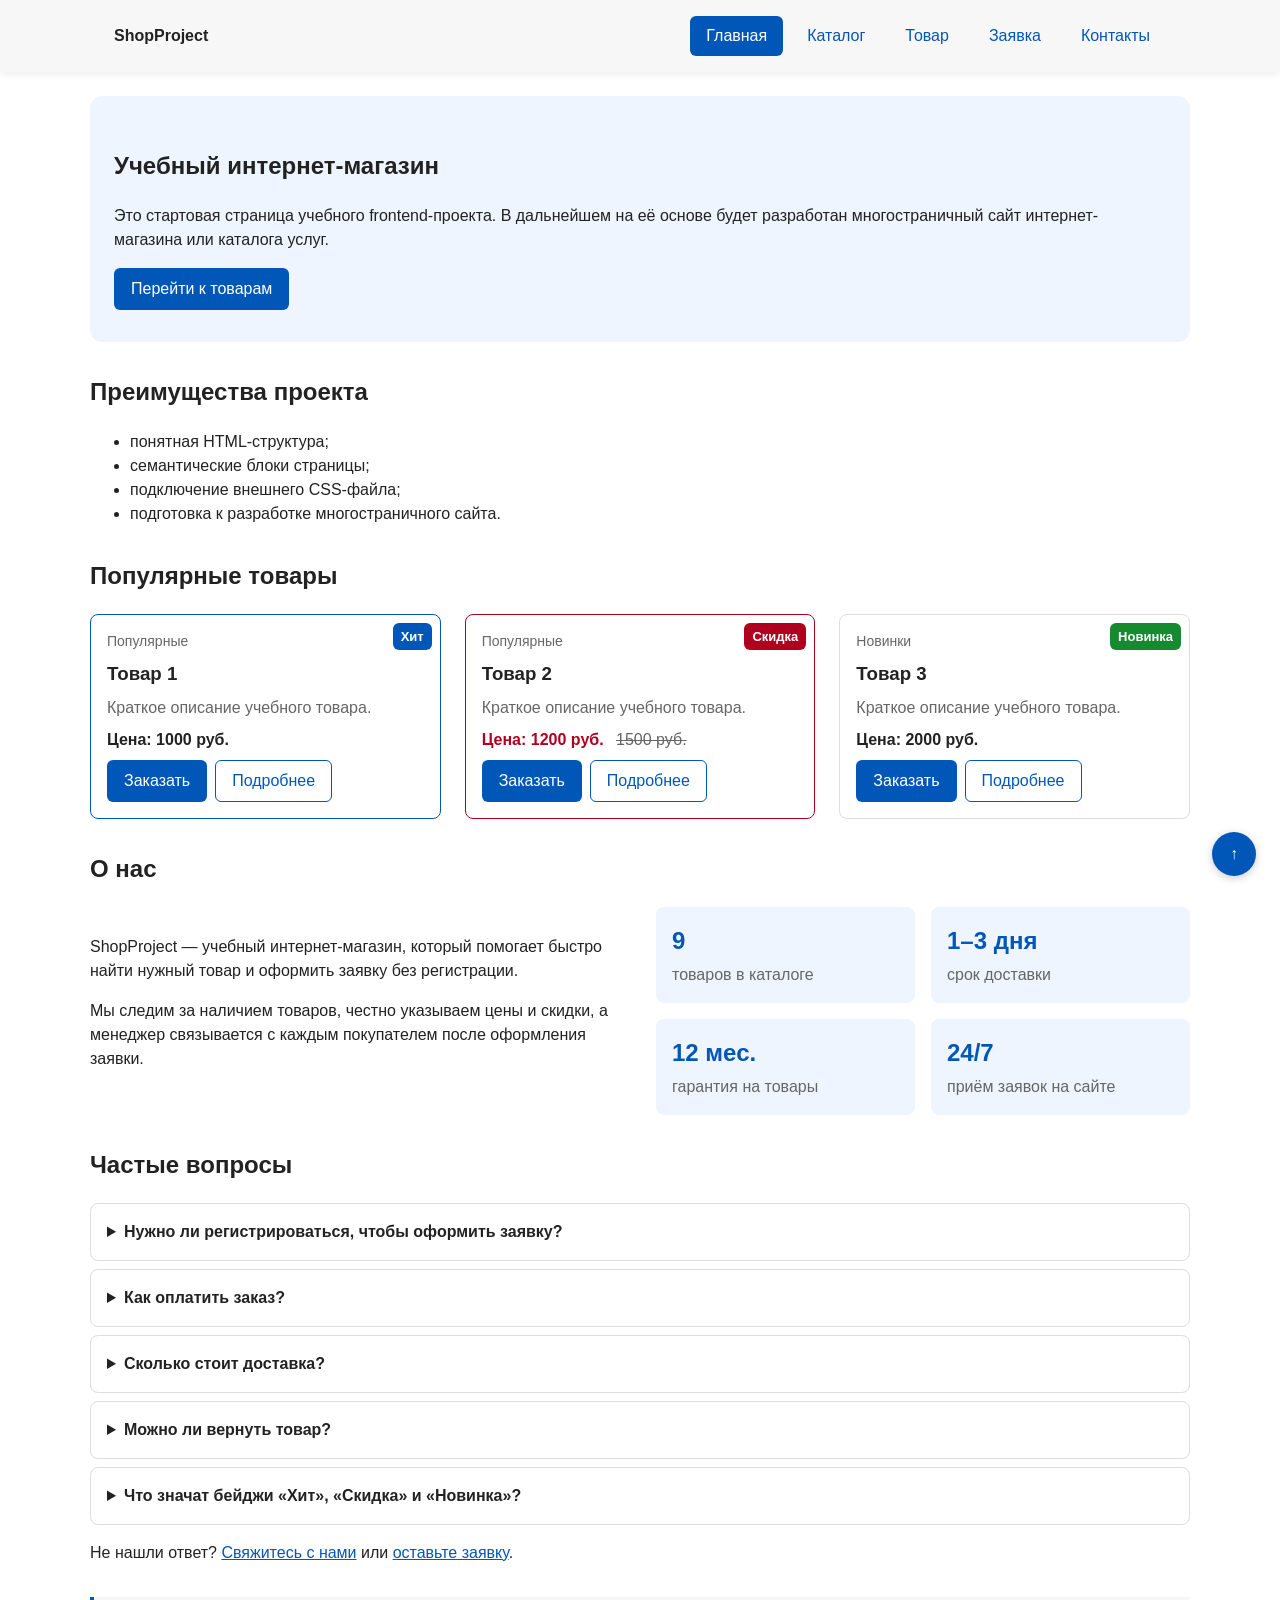
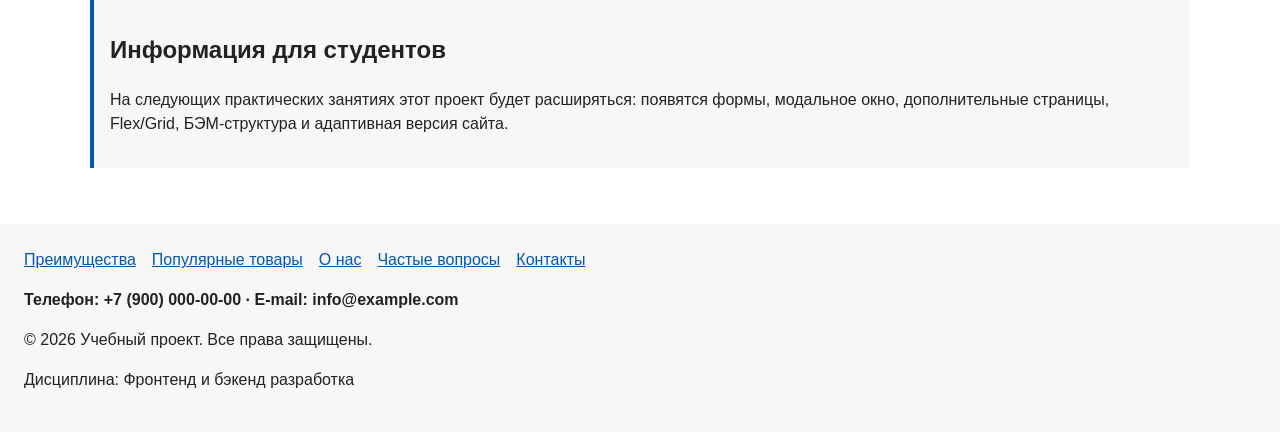
==== commit d53ab960: "Контрольная 2" ====
--- a/index.html
+++ b/index.html
@@ -107,6 +107,92 @@
     </section>
 
 
+    <section class="section about" id="about">
+      <h2>О нас</h2>
+
+      <div class="about__content">
+        <div class="about__text">
+          <p>
+            ShopProject — учебный интернет-магазин, который помогает быстро найти нужный товар
+            и оформить заявку без регистрации.
+          </p>
+          <p>
+            Мы следим за наличием товаров, честно указываем цены и скидки,
+            а менеджер связывается с каждым покупателем после оформления заявки.
+          </p>
+        </div>
+
+        <ul class="about__stats">
+          <li class="about__stat">
+            <span class="about__value">9</span>
+            <span class="about__label">товаров в каталоге</span>
+          </li>
+          <li class="about__stat">
+            <span class="about__value">1–3 дня</span>
+            <span class="about__label">срок доставки</span>
+          </li>
+          <li class="about__stat">
+            <span class="about__value">12 мес.</span>
+            <span class="about__label">гарантия на товары</span>
+          </li>
+          <li class="about__stat">
+            <span class="about__value">24/7</span>
+            <span class="about__label">приём заявок на сайте</span>
+          </li>
+        </ul>
+      </div>
+    </section>
+
+    <section class="section" id="faq">
+      <h2>Частые вопросы</h2>
+
+      <div class="faq">
+        <details class="faq__item">
+          <summary class="faq__question">Нужно ли регистрироваться, чтобы оформить заявку?</summary>
+          <p class="faq__answer">
+            Нет. Достаточно нажать «Заказать» в карточке товара или заполнить форму
+            на странице «Заявка».
+          </p>
+        </details>
+
+        <details class="faq__item">
+          <summary class="faq__question">Как оплатить заказ?</summary>
+          <p class="faq__answer">
+            Оплата производится при получении наличными или банковской картой.
+          </p>
+        </details>
+
+        <details class="faq__item">
+          <summary class="faq__question">Сколько стоит доставка?</summary>
+          <p class="faq__answer">
+            Доставка курьером или в пункт выдачи занимает 1–3 рабочих дня.
+            Стоимость менеджер сообщает при подтверждении заявки.
+          </p>
+        </details>
+
+        <details class="faq__item">
+          <summary class="faq__question">Можно ли вернуть товар?</summary>
+          <p class="faq__answer">
+            Да, товар надлежащего качества можно вернуть в течение 14 дней,
+            если сохранены упаковка и товарный вид.
+          </p>
+        </details>
+
+        <details class="faq__item">
+          <summary class="faq__question">Что значат бейджи «Хит», «Скидка» и «Новинка»?</summary>
+          <p class="faq__answer">
+            «Хит» — самые популярные товары, «Скидка» — товары по сниженной цене
+            (старая цена зачёркнута), «Новинка» — недавно добавленные товары.
+          </p>
+        </details>
+      </div>
+
+      <p class="faq__more">
+        Не нашли ответ? <a href="contacts.html">Свяжитесь с нами</a> или
+        <a href="order.html">оставьте заявку</a>.
+      </p>
+    </section>
+
     <aside class="aside-info">
       <h2>Информация для студентов</h2>
       <p>
@@ -122,6 +208,8 @@
       <ul class="site-footer__list">
         <li class="site-footer__item"><a class="site-footer__link" href="index.html#advantages">Преимущества</a></li>
         <li class="site-footer__item"><a class="site-footer__link" href="index.html#popular">Популярные товары</a></li>
+        <li class="site-footer__item"><a class="site-footer__link" href="index.html#about">О нас</a></li>
+        <li class="site-footer__item"><a class="site-footer__link" href="index.html#faq">Частые вопросы</a></li>
         <li class="site-footer__item"><a class="site-footer__link" href="index.html#contacts">Контакты</a></li>
       </ul>
     </nav>
--- a/css/style.css
+++ b/css/style.css
@@ -32,6 +32,7 @@
 
   /* Размеры */
   --container-width: 1100px;
+  --header-height: 72px;
 }
 
 /* ===============================
@@ -44,6 +45,7 @@
 
 html {
   scroll-behavior: smooth;
+  scroll-padding-top: calc(var(--header-height) + var(--space-md));
 }
 
 body {
@@ -52,6 +54,7 @@
   line-height: 1.5;
   color: var(--color-text);
   background-color: var(--color-bg);
+  padding-top: var(--header-height);
 }
 
 header,
@@ -86,13 +89,25 @@
 }
 
 .site-header {
+  position: fixed;
+  top: 0;
+  left: 0;
+  right: 0;
+  z-index: 200;
+  padding: 0;
   background-color: var(--color-surface);
+  box-shadow: 0 2px 8px rgba(0, 0, 0, 0.08);
 }
 
 .site-header__inner {
+  display: flex;
+  justify-content: space-between;
+  align-items: center;
+  gap: var(--space-md);
   max-width: var(--container-width);
+  height: var(--header-height);
   margin: 0 auto;
-  padding: var(--space-lg);
+  padding: 0 var(--space-lg);
 }
 
 .site-header__logo {
@@ -106,9 +121,9 @@
   flex-wrap: wrap;
   justify-content: center;
   align-items: center;
-  gap: var(--space-md);
+  gap: var(--space-sm);
   padding: 0;
-  margin: var(--space-md) 0 0;
+  margin: 0;
   list-style: none;
 }
 
@@ -444,8 +459,10 @@
 
 .catalog-filters {
   position: sticky;
-  top: var(--space-lg);
+  top: calc(var(--header-height) + var(--space-md));
   align-self: start;
+  max-height: calc(100vh - var(--header-height) - var(--space-xl));
+  overflow-y: auto;
   grid-area: filters;
   padding: var(--space-md);
   border: 1px solid var(--color-border);
@@ -656,3 +673,46 @@
   margin: 0;
   padding: 0 var(--space-md) var(--space-md);
 }
+
+.faq__more {
+  margin: var(--space-md) 0 0;
+}
+
+.about__content {
+  display: grid;
+  grid-template-columns: 1fr 1fr;
+  gap: var(--space-xl);
+  align-items: center;
+}
+
+.about__text p {
+  margin: 0 0 var(--space-md);
+}
+
+.about__stats {
+  display: grid;
+  grid-template-columns: repeat(2, 1fr);
+  gap: var(--space-md);
+  padding: 0;
+  margin: 0;
+  list-style: none;
+}
+
+.about__stat {
+  display: flex;
+  flex-direction: column;
+  gap: var(--space-xs);
+  padding: var(--space-md);
+  border-radius: var(--radius-md);
+  background-color: var(--color-surface-accent);
+}
+
+.about__value {
+  font-size: 24px;
+  font-weight: 700;
+  color: var(--color-primary);
+}
+
+.about__label {
+  color: var(--color-muted);
+}
